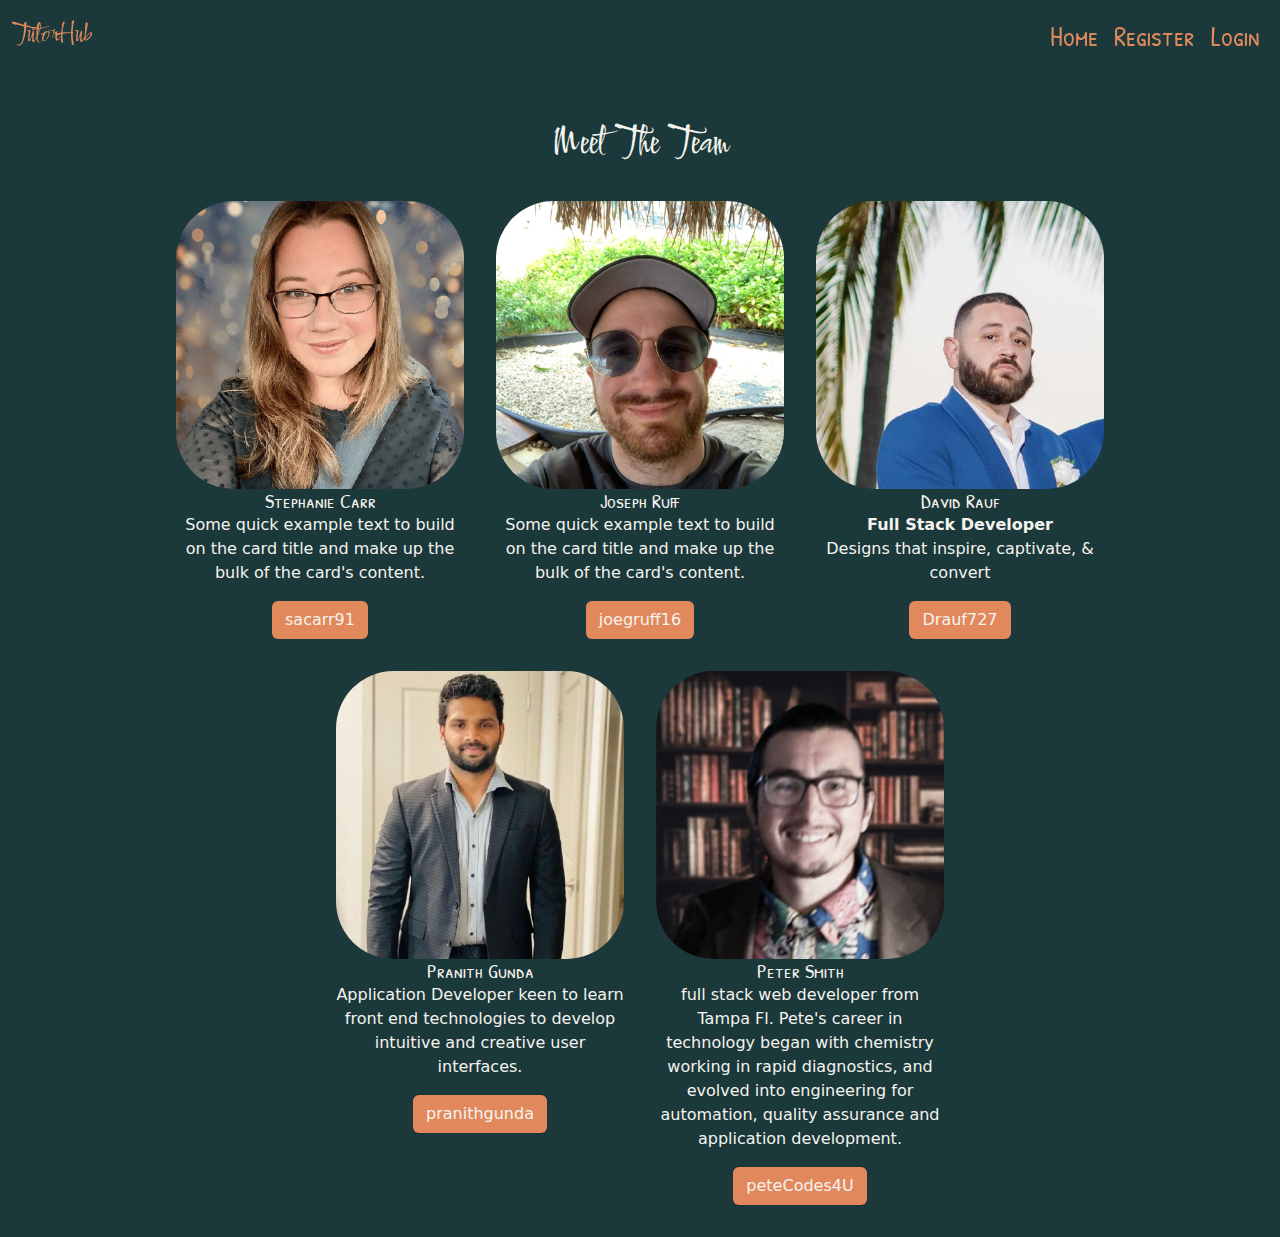
==== public/developers.html @ 18509905 "update nav code on each page" ====
<!DOCTYPE html>
<html lang="en">

<head>
  <meta charset="UTF-8">
  <meta name="viewport" content="width=device-width, initial-scale=1.0">
  <!-- bootstrap -->
  <link href="https://cdn.jsdelivr.net/npm/bootstrap@5.3.3/dist/css/bootstrap.min.css" rel="stylesheet"
    integrity="sha384-QWTKZyjpPEjISv5WaRU9OFeRpok6YctnYmDr5pNlyT2bRjXh0JMhjY6hW+ALEwIH" crossorigin="anonymous" />
  <link rel="stylesheet" href="https://cdn.jsdelivr.net/npm/bootstrap-icons@1.11.3/font/bootstrap-icons.min.css" />
  <!-- Google Fonts -->
  <style>
    @import url('https://fonts.googleapis.com/css2?family=Comforter+Brush&family=Open+Sans:ital,wdth,wght@0,75..100,300..800;1,75..100,300..800&family=Patrick+Hand+SC&display=swap');
  </style>
  <link rel="stylesheet" href="./assets/css/style.css" />
  <title>Meet The Team</title>
</head>

<body>
  <!-- Sticky Header -->
  <header id="header">
    <nav class="navbar navbar-expand-sm sticky-top patrick">
      <div class="container-fluid">
        <a class="navbar-brand brush" href="index.html">TutorHub </a>
        <!-- Login -->
        <ul class="navbar-nav">
          <li class="nav-item">
            <a class="nav-link" href="index.html">Home</a>
          </li>
          <li class="nav-item">
            <a class="nav-link" data-bs-toggle="modal" data-bs-target="#staticBackdrop-register">Register</a>
          </li>
          <li class="nav-item">
            <a class="nav-link" data-bs-toggle="modal" data-bs-target="#staticBackdrop-login">Login</a>
          </li>
        </ul>
      </div>
    </nav>
  </header>
  
  <!-- Developer cards -->
  <h1 class="text-center pt-5">Meet The Team</h1>
  <div class="cards-wrapper">
    <div class="developercard" style="width: 18rem">
      <img src="./assets/images/steph.png" class="card-img-top" alt="..." />
      <div class="card-body">
        <h5 class="card-title">Stephanie Carr</h5>
        <p class="card-text">
          Some quick example text to build on the card title and make up the
          bulk of the card's content.
        </p>
        <a href="https://github.com/sacarr91" class="btn">sacarr91</a>
      </div>
    </div>
    <div class="developercard" style="width: 18rem">
      <img src="./assets/images/joe.png" class="card-img-top" alt="Joseph Ruff" />
      <div class="card-body">
        <h5 class="card-title">Joseph Ruff</h5>
        <p class="card-text">
          Some quick example text to build on the card title and make up the
          bulk of the card's content.
        </p>
        <a href="https://github.com/joegruff16" class="btn">joegruff16</a>
      </div>
    </div>
    <div class="developercard" style="width: 18rem">
      <img src="./assets/images/dave.jpg" class="card-img-top" alt="David Rauf" />
      <div class="card-body">
        <h5 class="card-title">David Rauf</h5>
        <p class="card-text">
          <b>Full Stack Developer</b><br>
          Designs that inspire, captivate, & convert
        </p>
        <a href="https://github.com/drauf727" class="btn">Drauf727</a>
      </div>
    </div>
    <div class="developercard" style="width: 18rem">
      <img src="./assets/images/pranith.jpg" class="card-img-top" alt="Zachary Polof" />
      <div class="card-body">
        <h5 class="card-title">Pranith Gunda</h5>
        <p class="card-text">
          Application Developer keen to learn front end technologies to develop intuitive and creative user interfaces.
        </p>
        <a href="https://github.com/pranithgunda" class="btn">pranithgunda</a>
      </div>
    </div>
    <div class="developercard" style="width: 18rem">
      <img src="./assets/images/peter.png" class="card-img-top" alt="..." />
      <div class="card-body">
        <h5 class="card-title">Peter Smith</h5>
        <p class="card-text">
          full stack web developer from Tampa Fl. Pete's career in technology began with chemistry working in rapid
          diagnostics, and evolved into engineering for automation, quality assurance and application development.
        </p>
        <a href="https://github.com/peteCodes4U" class="btn">peteCodes4U</a>
      </div>
    </div>
  </div>

  <!-- Registration Modal -->
  <div class="modal fade" id="staticBackdrop-register" data-bs-backdrop="static" data-bs-keyboard="false" tabindex="-1"
    aria-labelledby="staticBackdropLabel" aria-hidden="true">
    <div class="modal-dialog">
      <div class="modal-content">
        <div class="modal-header">
          <h1 class="modal-title fs-5" id="staticBackdropLabel">Which account type?</h1>
          <button type="button" class="btn-close" data-bs-dismiss="modal" aria-label="Close"></button>
        </div>
        <div class="modal-body">
          <form>
            <h5>Account Type</h5>
            <div class="form-check normal-text">
              <input class="form-check-input" type="radio" name="flexRadioDefault" id="tutor-radio" value="tutor">
              <label class="form-check-label" for="tutor-radio">Tutor Account</label>
            </div>
            <div class="form-check normal-text">
              <input class="form-check-input" type="radio" name="flexRadioDefault" id="student-radio" value="student">
              <label class="form-check-label" for="student-radio">Student Account</label>
            </div>
          </form>
        </div>
        <div class="modal-footer">
          <button type="button" class="btn btn-secondary" data-bs-dismiss="modal">Close</button>
          <button type="button" class="btn btn-primary" id="next">Next</button>
        </div>
      </div>
    </div>
  </div>

  <!-- Login Modal -->
  <div class="modal fade" id="staticBackdrop-login" data-bs-backdrop="static" data-bs-keyboard="false" tabindex="-1"
    aria-labelledby="staticBackdropLabel" aria-hidden="true">
    <div class="modal-dialog">
      <div class="modal-content">
        <div class="modal-header">
          <h1 class="modal-title fs-5" id="staticBackdropLabel">Log In</h1>
          <button type="button" class="btn-close" data-bs-dismiss="modal" aria-label="Close"></button>
        </div>
        <div class="modal-body">
          <form class="form login-form">
            <div class="form-group">
              <div>
                <label for="email">Email Address</label>
                <input type="email" class="form-control" id="email" placeholder="Enter email">
              </div>
              <div class="form-group">
                <label for="password">Password</label>
                <input type="password" class="form-control" id="password" placeholder="Password">
              </div>
            </div>
          </form>
        </div>
        <div class="modal-footer">
          <button type="button" class="btn btn-secondary" data-bs-dismiss="modal">Close</button>
          <button type="submit" class="btn btn-primary btn-login submit" id="login-btn">Log In</button>
        </div>
      </div>
    </div>
  </div>

  <!-- Including Bootstrap JS -->
  <script src="https://cdn.jsdelivr.net/npm/bootstrap@5.3.3/dist/js/bootstrap.bundle.min.js"
    integrity="sha384-YvpcrYf0tY3lHB60NNkmXc5s9fDVZLESaAA55NDzOxhy9GkcIdslK1eN7N6jIeHz"
    crossorigin="anonymous"></script>
  <script src="./js/login.js"></script>
  <script src="./js/user-type-modal.js"></script>
</body>

</html>
---- public/assets/css/style.css ----
@import 'fonts.css';

:root {
    --clr-dark: #1b383a;
    --clr-light: #f5f3ee;
    --clr-accent1: #e1895d;
    --clr-accent2: #e7cc65;
    --bs-btn-active-border-color: #e1895d;
    --bs-btn-active-bg: #e1895d;
    --bs-btn-active-color: #f5f3ee;
    --bs-body-color:#212529;
}

body {
    background-color: var(--clr-dark);
    color: var(--clr-light);
}

#header img {
    height: 100px;
    width: 100px;
}

/* Joe added this code for cards to keep the cards all the same height */
.card-deck {
    display: flex;
    flex-wrap: wrap;
    align-items: stretch;
}

.card-joe {
    flex: 1 0 auto;
}

#header a {
    color: var(--clr-accent1);
    font-weight: 400;
    font-size: 3vh;
}

.carousel-item img {
    height: 100%;
    object-fit: cover;
}

.hero {
    margin-top: 5vh;
    margin-bottom: 5vh;
    margin-left: 2vh;
    margin-right: 2vh;
}

.hero img {
    border-radius: 2%;
}

#searchArea {
    text-align: center;
}

.btn {
    background-color: var(--clr-accent1);
    color: var(--clr-light);
}

.input-group {
    display: flex;
    justify-content: center;
    align-items: center;
}

.cards-wrapper {
    display: flex;
    flex-direction: row;
    flex-wrap: wrap;
    justify-content: center;
    margin: 1em;
}

.developercard {
    margin: 1em;
    justify-content: center;
    text-align: center;
}

.developercard img {
    border-radius: 20%;
}

.my-btn { 
    background-color: var(--clr-light);
    color: var(--clr-dark);
    border-color: transparent;
}

/* modal related styles */
.modal-header{
    color:var(--clr-accent1);
    background-color: var(--clr-dark);
}

.modal-body{
    color:var(--bs-body-color);
}

.modal-footer{
    color:var(--clr-accent1);
    background-color: var(--clr-dark);
}

/* change mouse cursor to pointer on hover */
.a:hover{
cursor:pointer;
}

#header a:hover{
    cursor:pointer;
}
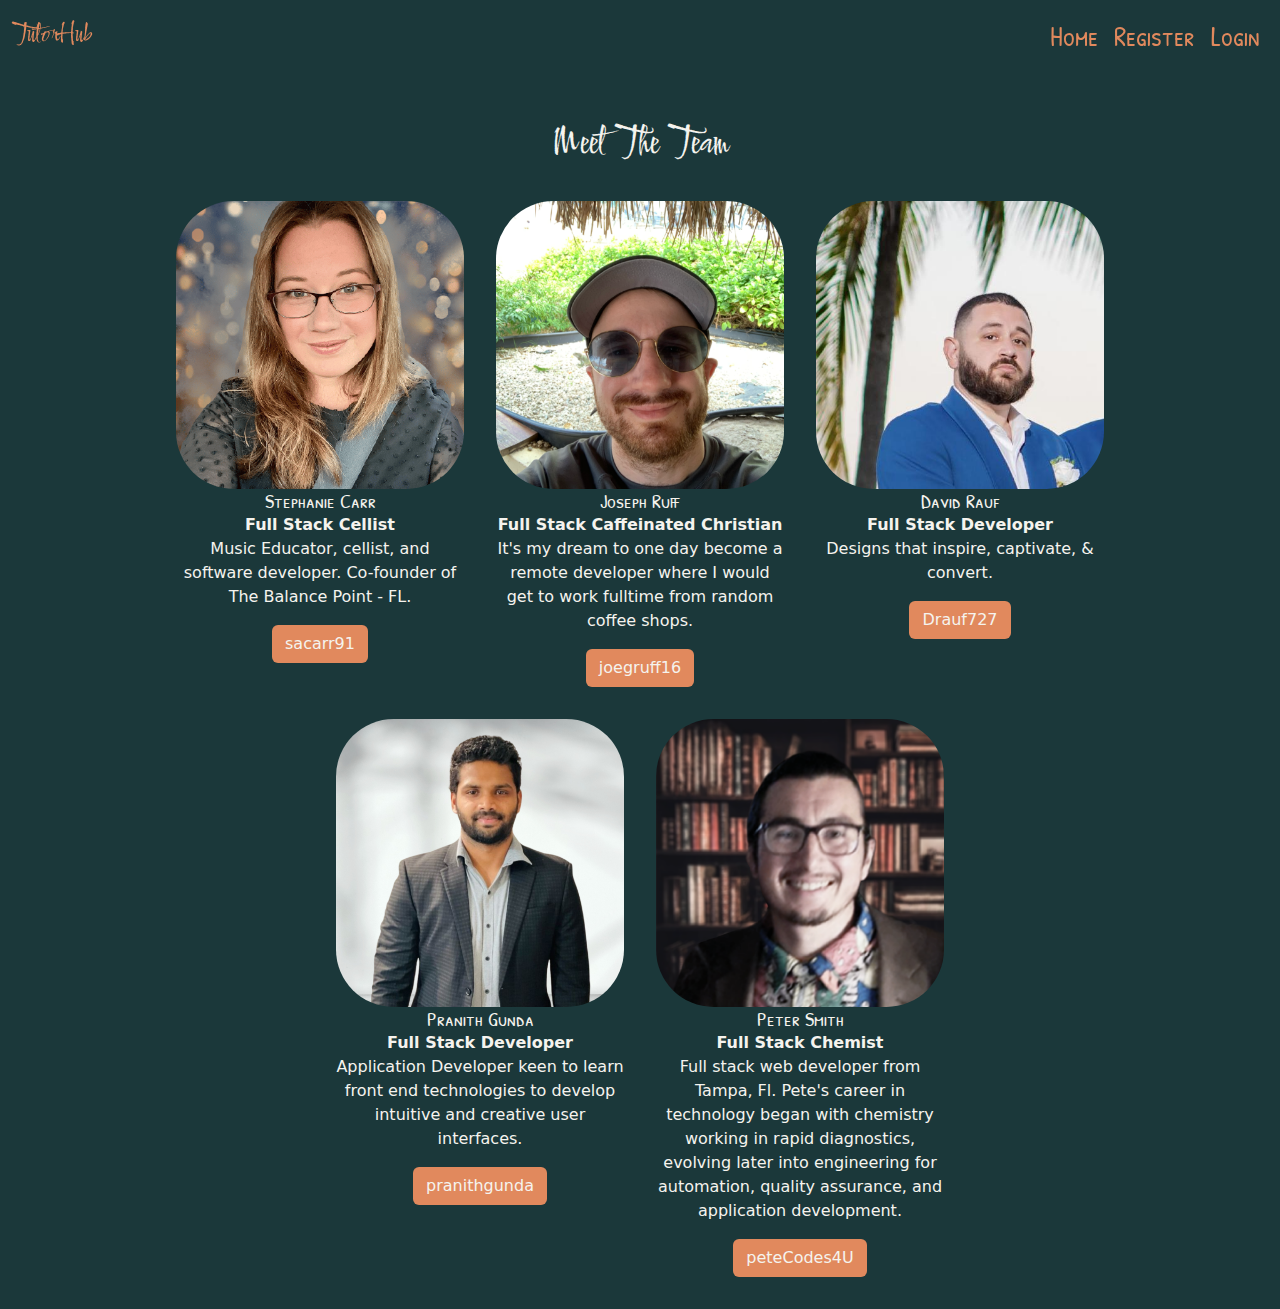
==== commit 4febd48e: "updated descriptions & photos on developers page (not nav-related... oops)" ====
--- a/public/developers.html
+++ b/public/developers.html
@@ -37,17 +37,17 @@
       </div>
     </nav>
   </header>
-  
+
   <!-- Developer cards -->
   <h1 class="text-center pt-5">Meet The Team</h1>
   <div class="cards-wrapper">
     <div class="developercard" style="width: 18rem">
-      <img src="./assets/images/steph.png" class="card-img-top" alt="..." />
+      <img src="./assets/images/steph.png" class="card-img-top" alt="Stephanie Carr" />
       <div class="card-body">
         <h5 class="card-title">Stephanie Carr</h5>
         <p class="card-text">
-          Some quick example text to build on the card title and make up the
-          bulk of the card's content.
+          <b>Full Stack Cellist</b><br>
+          Music Educator, cellist, and software developer. Co-founder of The Balance Point - FL.
         </p>
         <a href="https://github.com/sacarr91" class="btn">sacarr91</a>
       </div>
@@ -57,8 +57,8 @@
       <div class="card-body">
         <h5 class="card-title">Joseph Ruff</h5>
         <p class="card-text">
-          Some quick example text to build on the card title and make up the
-          bulk of the card's content.
+          <b>Full Stack Caffeinated Christian</b><br>
+          It's my dream to one day become a remote developer where I would get to work fulltime from random coffee shops.
         </p>
         <a href="https://github.com/joegruff16" class="btn">joegruff16</a>
       </div>
@@ -69,28 +69,30 @@
         <h5 class="card-title">David Rauf</h5>
         <p class="card-text">
           <b>Full Stack Developer</b><br>
-          Designs that inspire, captivate, & convert
+          Designs that inspire, captivate, & convert.
         </p>
         <a href="https://github.com/drauf727" class="btn">Drauf727</a>
       </div>
     </div>
     <div class="developercard" style="width: 18rem">
-      <img src="./assets/images/pranith.jpg" class="card-img-top" alt="Zachary Polof" />
+      <img src="./assets/images/pranith.png" class="card-img-top" alt="Pranith Gunda" />
       <div class="card-body">
         <h5 class="card-title">Pranith Gunda</h5>
         <p class="card-text">
+          <b>Full Stack Developer</b><br>
           Application Developer keen to learn front end technologies to develop intuitive and creative user interfaces.
         </p>
         <a href="https://github.com/pranithgunda" class="btn">pranithgunda</a>
       </div>
     </div>
     <div class="developercard" style="width: 18rem">
-      <img src="./assets/images/peter.png" class="card-img-top" alt="..." />
+      <img src="./assets/images/peter.png" class="card-img-top" alt="Peter Smith" />
       <div class="card-body">
         <h5 class="card-title">Peter Smith</h5>
         <p class="card-text">
-          full stack web developer from Tampa Fl. Pete's career in technology began with chemistry working in rapid
-          diagnostics, and evolved into engineering for automation, quality assurance and application development.
+          <b>Full Stack Chemist</b><br>
+          Full stack web developer from Tampa, Fl. Pete's career in technology began with chemistry working in rapid
+          diagnostics, evolving later into engineering for automation, quality assurance, and application development.
         </p>
         <a href="https://github.com/peteCodes4U" class="btn">peteCodes4U</a>
       </div>
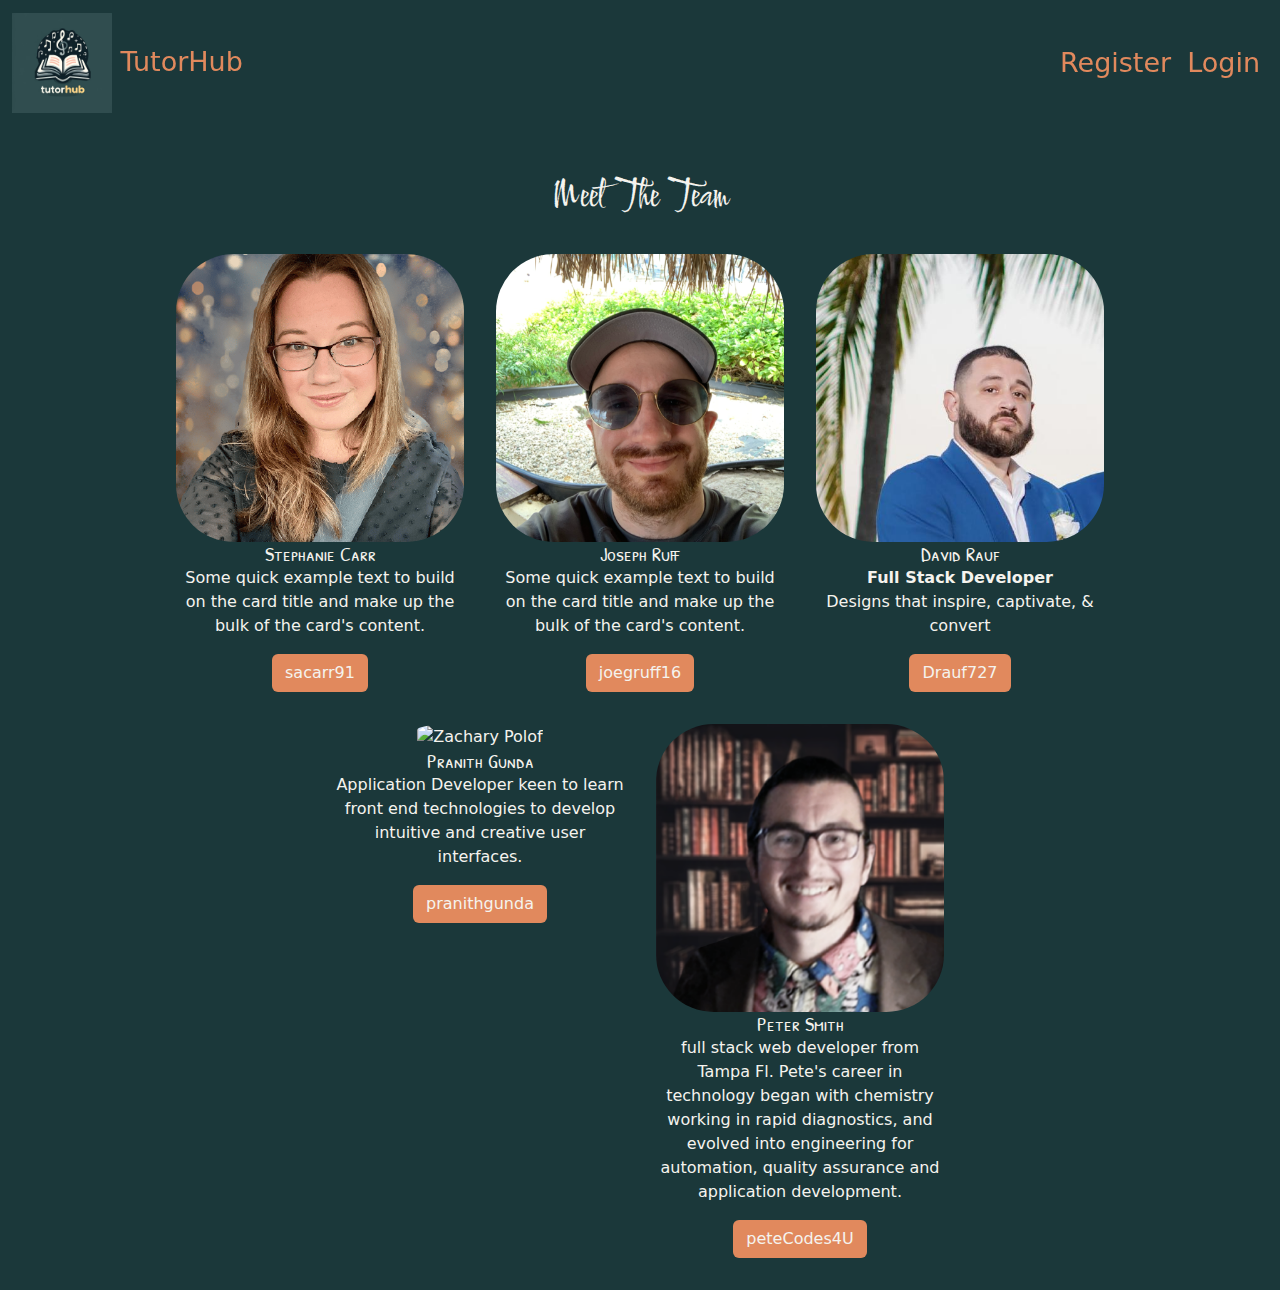
==== commit 8fca4eb2: "Merge branch 'main' of github.com:peteCodes4u/tutorHub into framework/database-structure" ====
--- a/public/developers.html
+++ b/public/developers.html
@@ -1,171 +1,110 @@
 <!DOCTYPE html>
 <html lang="en">
+<head>
+    <meta charset="UTF-8">
+    <meta name="viewport" content="width=device-width, initial-scale=1.0">
+        <!-- bootstrap -->
+        <link href="https://cdn.jsdelivr.net/npm/bootstrap@5.3.3/dist/css/bootstrap.min.css" rel="stylesheet"
+        integrity="sha384-QWTKZyjpPEjISv5WaRU9OFeRpok6YctnYmDr5pNlyT2bRjXh0JMhjY6hW+ALEwIH" crossorigin="anonymous" />
+      <link rel="stylesheet" href="https://cdn.jsdelivr.net/npm/bootstrap-icons@1.11.3/font/bootstrap-icons.min.css" />
+      <!-- Google Fonts -->
+      <style>
+        @import url('https://fonts.googleapis.com/css2?family=Comforter+Brush&family=Open+Sans:ital,wdth,wght@0,75..100,300..800;1,75..100,300..800&family=Patrick+Hand+SC&display=swap');
+        </style>
+      <link rel="stylesheet" href="./assets/css/style.css" />
+    <title>Meet The Team</title>
+</head>
+<body>
 
-<head>
-  <meta charset="UTF-8">
-  <meta name="viewport" content="width=device-width, initial-scale=1.0">
-  <!-- bootstrap -->
-  <link href="https://cdn.jsdelivr.net/npm/bootstrap@5.3.3/dist/css/bootstrap.min.css" rel="stylesheet"
-    integrity="sha384-QWTKZyjpPEjISv5WaRU9OFeRpok6YctnYmDr5pNlyT2bRjXh0JMhjY6hW+ALEwIH" crossorigin="anonymous" />
-  <link rel="stylesheet" href="https://cdn.jsdelivr.net/npm/bootstrap-icons@1.11.3/font/bootstrap-icons.min.css" />
-  <!-- Google Fonts -->
-  <style>
-    @import url('https://fonts.googleapis.com/css2?family=Comforter+Brush&family=Open+Sans:ital,wdth,wght@0,75..100,300..800;1,75..100,300..800&family=Patrick+Hand+SC&display=swap');
-  </style>
-  <link rel="stylesheet" href="./assets/css/style.css" />
-  <title>Meet The Team</title>
-</head>
+        <!-- Sticky Header -->
+        <header id="header">
+            <nav class="navbar navbar-expand-sm sticky-top">
+              <div class="container-fluid">
+                <a class="navbar-brand" href="index.html"><img src="./assets/images/logo.png"> TutorHub </a>
+                <!-- Login -->
+                <ul class="navbar-nav">
+                  <li class="nav-item">
+                    <a class="nav-link" href="user-registration+.html">Register</a>
+                  </li>
+                  <li class="nav-item">
+                    <a class="nav-link" href="login.html">Login</a>
+                  </li>
+                </ul>
+              </div>
+            </nav>
+          </header>
 
-<body>
-  <!-- Sticky Header -->
-  <header id="header">
-    <nav class="navbar navbar-expand-sm sticky-top patrick">
-      <div class="container-fluid">
-        <a class="navbar-brand brush" href="index.html">TutorHub </a>
-        <!-- Login -->
-        <ul class="navbar-nav">
-          <li class="nav-item">
-            <a class="nav-link" href="index.html">Home</a>
-          </li>
-          <li class="nav-item">
-            <a class="nav-link" data-bs-toggle="modal" data-bs-target="#staticBackdrop-register">Register</a>
-          </li>
-          <li class="nav-item">
-            <a class="nav-link" data-bs-toggle="modal" data-bs-target="#staticBackdrop-login">Login</a>
-          </li>
-        </ul>
+          <!-- Developer cards -->
+    <h1 class="text-center pt-5">Meet The Team</h1>
+    <div class="cards-wrapper">
+      <div class="developercard" style="width: 18rem">
+        <img
+          src="./assets/images/steph.png"
+          class="card-img-top"
+          alt="..."/>
+        <div class="card-body">
+          <h5 class="card-title">Stephanie Carr</h5>
+          <p class="card-text">
+            Some quick example text to build on the card title and make up the
+            bulk of the card's content.
+          </p>
+          <a href="https://github.com/sacarr91" class="btn">sacarr91</a>
+        </div>
       </div>
-    </nav>
-  </header>
-
-  <!-- Developer cards -->
-  <h1 class="text-center pt-5">Meet The Team</h1>
-  <div class="cards-wrapper">
-    <div class="developercard" style="width: 18rem">
-      <img src="./assets/images/steph.png" class="card-img-top" alt="Stephanie Carr" />
-      <div class="card-body">
-        <h5 class="card-title">Stephanie Carr</h5>
-        <p class="card-text">
-          <b>Full Stack Cellist</b><br>
-          Music Educator, cellist, and software developer. Co-founder of The Balance Point - FL.
-        </p>
-        <a href="https://github.com/sacarr91" class="btn">sacarr91</a>
+      <div class="developercard" style="width: 18rem">
+        <img
+          src="./assets/images/joe.png"
+          class="card-img-top"
+          alt="Joseph Ruff"
+        />
+        <div class="card-body">
+          <h5 class="card-title">Joseph Ruff</h5>
+          <p class="card-text">
+            Some quick example text to build on the card title and make up the
+            bulk of the card's content.
+          </p>
+          <a href="https://github.com/joegruff16" class="btn">joegruff16</a>
+        </div>
       </div>
-    </div>
-    <div class="developercard" style="width: 18rem">
-      <img src="./assets/images/joe.png" class="card-img-top" alt="Joseph Ruff" />
-      <div class="card-body">
-        <h5 class="card-title">Joseph Ruff</h5>
-        <p class="card-text">
-          <b>Full Stack Caffeinated Christian</b><br>
-          It's my dream to one day become a remote developer where I would get to work fulltime from random coffee shops.
-        </p>
-        <a href="https://github.com/joegruff16" class="btn">joegruff16</a>
+      <div class="developercard" style="width: 18rem">
+        <img
+          src="./assets/images/dave.jpg"
+          class="card-img-top"
+          alt="David Rauf"
+        />
+        <div class="card-body">
+          <h5 class="card-title">David Rauf</h5>
+          <p class="card-text">
+            <b>Full Stack Developer</b><br>
+            Designs that inspire, captivate, & convert
+          </p>
+          <a href="https://github.com/drauf727" class="btn">Drauf727</a>
+        </div>
       </div>
-    </div>
-    <div class="developercard" style="width: 18rem">
-      <img src="./assets/images/dave.jpg" class="card-img-top" alt="David Rauf" />
-      <div class="card-body">
-        <h5 class="card-title">David Rauf</h5>
-        <p class="card-text">
-          <b>Full Stack Developer</b><br>
-          Designs that inspire, captivate, & convert.
-        </p>
-        <a href="https://github.com/drauf727" class="btn">Drauf727</a>
+      <div class="developercard" style="width: 18rem">
+        <img
+          src="./assets/images/pranith.jpg"
+          class="card-img-top"
+          alt="Zachary Polof"
+        />
+        <div class="card-body">
+          <h5 class="card-title">Pranith Gunda</h5>
+          <p class="card-text">
+Application Developer keen to learn front end technologies to develop intuitive and creative user interfaces.
+          </p>
+          <a href="https://github.com/pranithgunda" class="btn">pranithgunda</a>
+        </div>
       </div>
-    </div>
-    <div class="developercard" style="width: 18rem">
-      <img src="./assets/images/pranith.png" class="card-img-top" alt="Pranith Gunda" />
-      <div class="card-body">
-        <h5 class="card-title">Pranith Gunda</h5>
-        <p class="card-text">
-          <b>Full Stack Developer</b><br>
-          Application Developer keen to learn front end technologies to develop intuitive and creative user interfaces.
-        </p>
-        <a href="https://github.com/pranithgunda" class="btn">pranithgunda</a>
-      </div>
-    </div>
-    <div class="developercard" style="width: 18rem">
-      <img src="./assets/images/peter.png" class="card-img-top" alt="Peter Smith" />
-      <div class="card-body">
-        <h5 class="card-title">Peter Smith</h5>
-        <p class="card-text">
-          <b>Full Stack Chemist</b><br>
-          Full stack web developer from Tampa, Fl. Pete's career in technology began with chemistry working in rapid
-          diagnostics, evolving later into engineering for automation, quality assurance, and application development.
-        </p>
-        <a href="https://github.com/peteCodes4U" class="btn">peteCodes4U</a>
-      </div>
-    </div>
-  </div>
-
-  <!-- Registration Modal -->
-  <div class="modal fade" id="staticBackdrop-register" data-bs-backdrop="static" data-bs-keyboard="false" tabindex="-1"
-    aria-labelledby="staticBackdropLabel" aria-hidden="true">
-    <div class="modal-dialog">
-      <div class="modal-content">
-        <div class="modal-header">
-          <h1 class="modal-title fs-5" id="staticBackdropLabel">Which account type?</h1>
-          <button type="button" class="btn-close" data-bs-dismiss="modal" aria-label="Close"></button>
-        </div>
-        <div class="modal-body">
-          <form>
-            <h5>Account Type</h5>
-            <div class="form-check normal-text">
-              <input class="form-check-input" type="radio" name="flexRadioDefault" id="tutor-radio" value="tutor">
-              <label class="form-check-label" for="tutor-radio">Tutor Account</label>
-            </div>
-            <div class="form-check normal-text">
-              <input class="form-check-input" type="radio" name="flexRadioDefault" id="student-radio" value="student">
-              <label class="form-check-label" for="student-radio">Student Account</label>
-            </div>
-          </form>
-        </div>
-        <div class="modal-footer">
-          <button type="button" class="btn btn-secondary" data-bs-dismiss="modal">Close</button>
-          <button type="button" class="btn btn-primary" id="next">Next</button>
+      <div class="developercard" style="width: 18rem">
+        <img src="./assets/images/peter.png" class="card-img-top" alt="..." />
+        <div class="card-body">
+          <h5 class="card-title">Peter Smith</h5>
+          <p class="card-text">
+            full stack web developer from Tampa Fl. Pete's career in technology began with chemistry working in rapid diagnostics, and evolved into engineering for automation, quality assurance and application development.
+          </p>
+          <a href="https://github.com/peteCodes4U" class="btn">peteCodes4U</a>
         </div>
       </div>
     </div>
-  </div>
-
-  <!-- Login Modal -->
-  <div class="modal fade" id="staticBackdrop-login" data-bs-backdrop="static" data-bs-keyboard="false" tabindex="-1"
-    aria-labelledby="staticBackdropLabel" aria-hidden="true">
-    <div class="modal-dialog">
-      <div class="modal-content">
-        <div class="modal-header">
-          <h1 class="modal-title fs-5" id="staticBackdropLabel">Log In</h1>
-          <button type="button" class="btn-close" data-bs-dismiss="modal" aria-label="Close"></button>
-        </div>
-        <div class="modal-body">
-          <form class="form login-form">
-            <div class="form-group">
-              <div>
-                <label for="email">Email Address</label>
-                <input type="email" class="form-control" id="email" placeholder="Enter email">
-              </div>
-              <div class="form-group">
-                <label for="password">Password</label>
-                <input type="password" class="form-control" id="password" placeholder="Password">
-              </div>
-            </div>
-          </form>
-        </div>
-        <div class="modal-footer">
-          <button type="button" class="btn btn-secondary" data-bs-dismiss="modal">Close</button>
-          <button type="submit" class="btn btn-primary btn-login submit" id="login-btn">Log In</button>
-        </div>
-      </div>
-    </div>
-  </div>
-
-  <!-- Including Bootstrap JS -->
-  <script src="https://cdn.jsdelivr.net/npm/bootstrap@5.3.3/dist/js/bootstrap.bundle.min.js"
-    integrity="sha384-YvpcrYf0tY3lHB60NNkmXc5s9fDVZLESaAA55NDzOxhy9GkcIdslK1eN7N6jIeHz"
-    crossorigin="anonymous"></script>
-  <script src="./js/login.js"></script>
-  <script src="./js/user-type-modal.js"></script>
 </body>
-
 </html>--- a/public/assets/css/style.css
+++ b/public/assets/css/style.css
@@ -20,7 +20,6 @@
     height: 100px;
     width: 100px;
 }
-
 /* Joe added this code for cards to keep the cards all the same height */
 .card-deck {
     display: flex;
@@ -39,15 +38,13 @@
 }
 
 .carousel-item img {
-    height: 100%;
-    object-fit: cover;
+    width: 100%
 }
 
 .hero {
     margin-top: 5vh;
     margin-bottom: 5vh;
     margin-left: 2vh;
-    margin-right: 2vh;
 }
 
 .hero img {
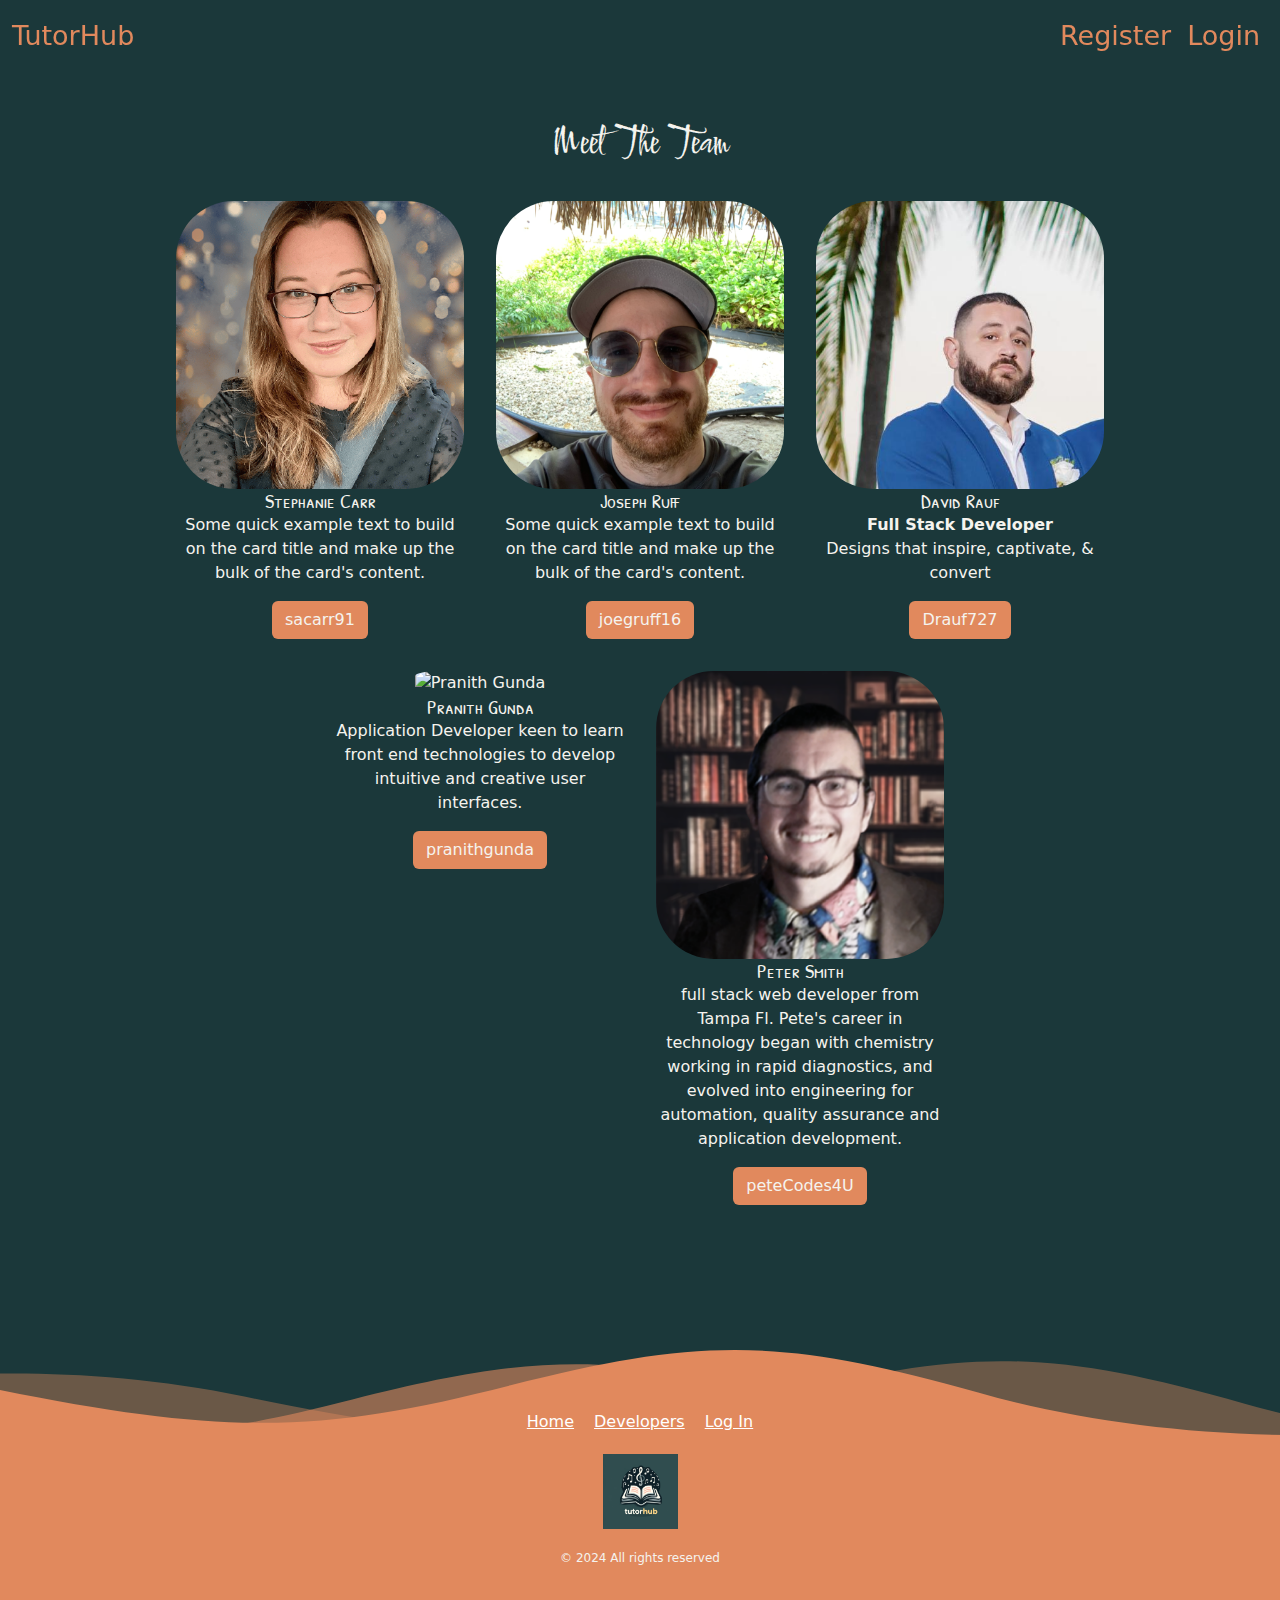
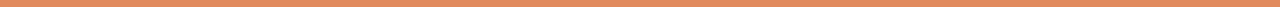
==== commit fe7dfc35: "Merge branch 'main' of github.com:peteCodes4u/tutorHub" ====
--- a/public/developers.html
+++ b/public/developers.html
@@ -12,15 +12,17 @@
         @import url('https://fonts.googleapis.com/css2?family=Comforter+Brush&family=Open+Sans:ital,wdth,wght@0,75..100,300..800;1,75..100,300..800&family=Patrick+Hand+SC&display=swap');
         </style>
       <link rel="stylesheet" href="./assets/css/style.css" />
+      <link rel="stylesheet" href="./assets/css/footer.css">
     <title>Meet The Team</title>
 </head>
 <body>
-
+  <div id="page-container">
+    <div id="content-wrap">
         <!-- Sticky Header -->
         <header id="header">
             <nav class="navbar navbar-expand-sm sticky-top">
               <div class="container-fluid">
-                <a class="navbar-brand" href="index.html"><img src="./assets/images/logo.png"> TutorHub </a>
+                <a class="navbar-brand" href="index.html">TutorHub </a>
                 <!-- Login -->
                 <ul class="navbar-nav">
                   <li class="nav-item">
@@ -85,7 +87,7 @@
         <img
           src="./assets/images/pranith.jpg"
           class="card-img-top"
-          alt="Zachary Polof"
+          alt="Pranith Gunda"
         />
         <div class="card-body">
           <h5 class="card-title">Pranith Gunda</h5>
@@ -107,4 +109,83 @@
       </div>
     </div>
 </body>
+</div>
+<!-- Wave Footer w/ CSS -->
+<footer id="footer">
+  <div class="background">
+      <svg
+        version="1.1"
+        xmlns="http://www.w3.org/2000/svg"
+        xmlns:xlink="http://www.w3.org/1999/xlink"
+        x="0px"
+        y="0px"
+        width="100%"
+        height="100%"
+        viewBox="0 0 1600 900"
+      >
+        <defs>
+          <path
+            id="wave"
+            fill="#e1895d"
+            d="M-363.852,502.589c0,0,236.988-41.997,505.475,0
+    s371.981,38.998,575.971,0s293.985-39.278,505.474,5.859s493.475,48.368,716.963-4.995v560.106H-363.852V502.589z"
+          />
+        </defs>
+        <g>
+          <use xlink:href="#wave" opacity=".4">
+            <animateTransform
+              attributeName="transform"
+              attributeType="XML"
+              type="translate"
+              dur="8s"
+              calcMode="spline"
+              values="270 230; -334 180; 270 230"
+              keyTimes="0; .5; 1"
+              keySplines="0.42, 0, 0.58, 1.0;0.42, 0, 0.58, 1.0"
+              repeatCount="indefinite"
+            />
+          </use>
+          <use xlink:href="#wave" opacity=".6">
+            <animateTransform
+              attributeName="transform"
+              attributeType="XML"
+              type="translate"
+              dur="6s"
+              calcMode="spline"
+              values="-270 230;243 220;-270 230"
+              keyTimes="0; .6; 1"
+              keySplines="0.42, 0, 0.58, 1.0;0.42, 0, 0.58, 1.0"
+              repeatCount="indefinite"
+            />
+          </use>
+          <use xlink:href="#wave" opacty=".9">
+            <animateTransform
+              attributeName="transform"
+              attributeType="XML"
+              type="translate"
+              dur="4s"
+              calcMode="spline"
+              values="0 230;-140 200;0 230"
+              keyTimes="0; .4; 1"
+              keySplines="0.42, 0, 0.58, 1.0;0.42, 0, 0.58, 1.0"
+              repeatCount="indefinite"
+            />
+          </use>
+        </g>
+      </svg>
+    </div>
+    <section>
+
+      <ul class="links">
+        <li><a href="./index.html">Home</a></li>
+        <li><a href="developers.html">Developers</a></li>
+        <li><a href="login.html">Log In</a></li>
+      </ul>
+      <div class="logo">
+          <img src="./assets/images/logo.png">
+      </div>
+      <p class="legal">© 2024 All rights reserved</p>
+    </section>
+</footer>
+</div>
 </html>--- a/public/assets/css/style.css
+++ b/public/assets/css/style.css
@@ -16,15 +16,17 @@
     color: var(--clr-light);
 }
 
-#header img {
-    height: 100px;
-    width: 100px;
+.logo img {
+    height: 75px;
+    width: 75px;
 }
 /* Joe added this code for cards to keep the cards all the same height */
 .card-deck {
+    margin: 2em;
     display: flex;
     flex-wrap: wrap;
     align-items: stretch;
+    justify-content: center;
 }
 
 .card-joe {
@@ -112,4 +114,9 @@
 
 #header a:hover{
     cursor:pointer;
+}
+
+.searchBar {
+    display: flex;
+
 }--- a/public/assets/css/footer.css
+++ b/public/assets/css/footer.css
@@ -0,0 +1,97 @@
+
+  
+  html,
+  body {
+    height: 100%;
+  }
+  
+
+  .background {
+    position: absolute;
+    z-index: -1;
+    top: 0;
+    left: 0;
+    right: 0;
+    bottom: 0;
+  }
+  
+  ul {
+    display: flex;
+    list-style: none;
+    padding: 0;
+    margin: 0;
+  }
+  
+  .socials {
+    gap: 20px;
+  }
+  
+  .socials a {
+    font-size: 24px;
+  }
+  
+  .links {
+    gap: 10px;
+  }
+
+  .links a {
+    color: white;
+  }
+  
+  .legal {
+    font-size: 12px;
+    margin: 0;
+  }
+  
+  svg {
+    position: absolute;
+    top: 0;
+    left: 0;
+    width: 100%;
+    height: 100%;
+    transform: scaleY(3) scaleX(2.25);
+    transform-origin: bottom;
+    box-sizing: border-box;
+    display: block;
+    pointer-events: none;
+  }
+  
+  footer {
+    position: absolute;
+    left: 0;
+    bottom: 0;
+    display: flex;
+    width: 100%;
+    height: 370px;
+  }
+  
+  section {
+    display: flex;
+    flex-direction: column;
+    justify-content: flex-end;
+    gap: 30px;
+    padding-bottom: 40px;
+    padding-left: 60px;
+    width: 100%;
+  }
+  
+  @media (width > 420px) {
+    section {
+      align-items: center;
+      padding-left: 0;
+      gap: 20px;
+    }
+  
+    .links {
+      gap: 20px;
+    }
+  }
+
+  #page-container {
+    position: relative;
+    min-height: 100vh;
+  }
+  
+  #content-wrap {
+    padding-bottom: 370px;    /* Footer height */
+  }
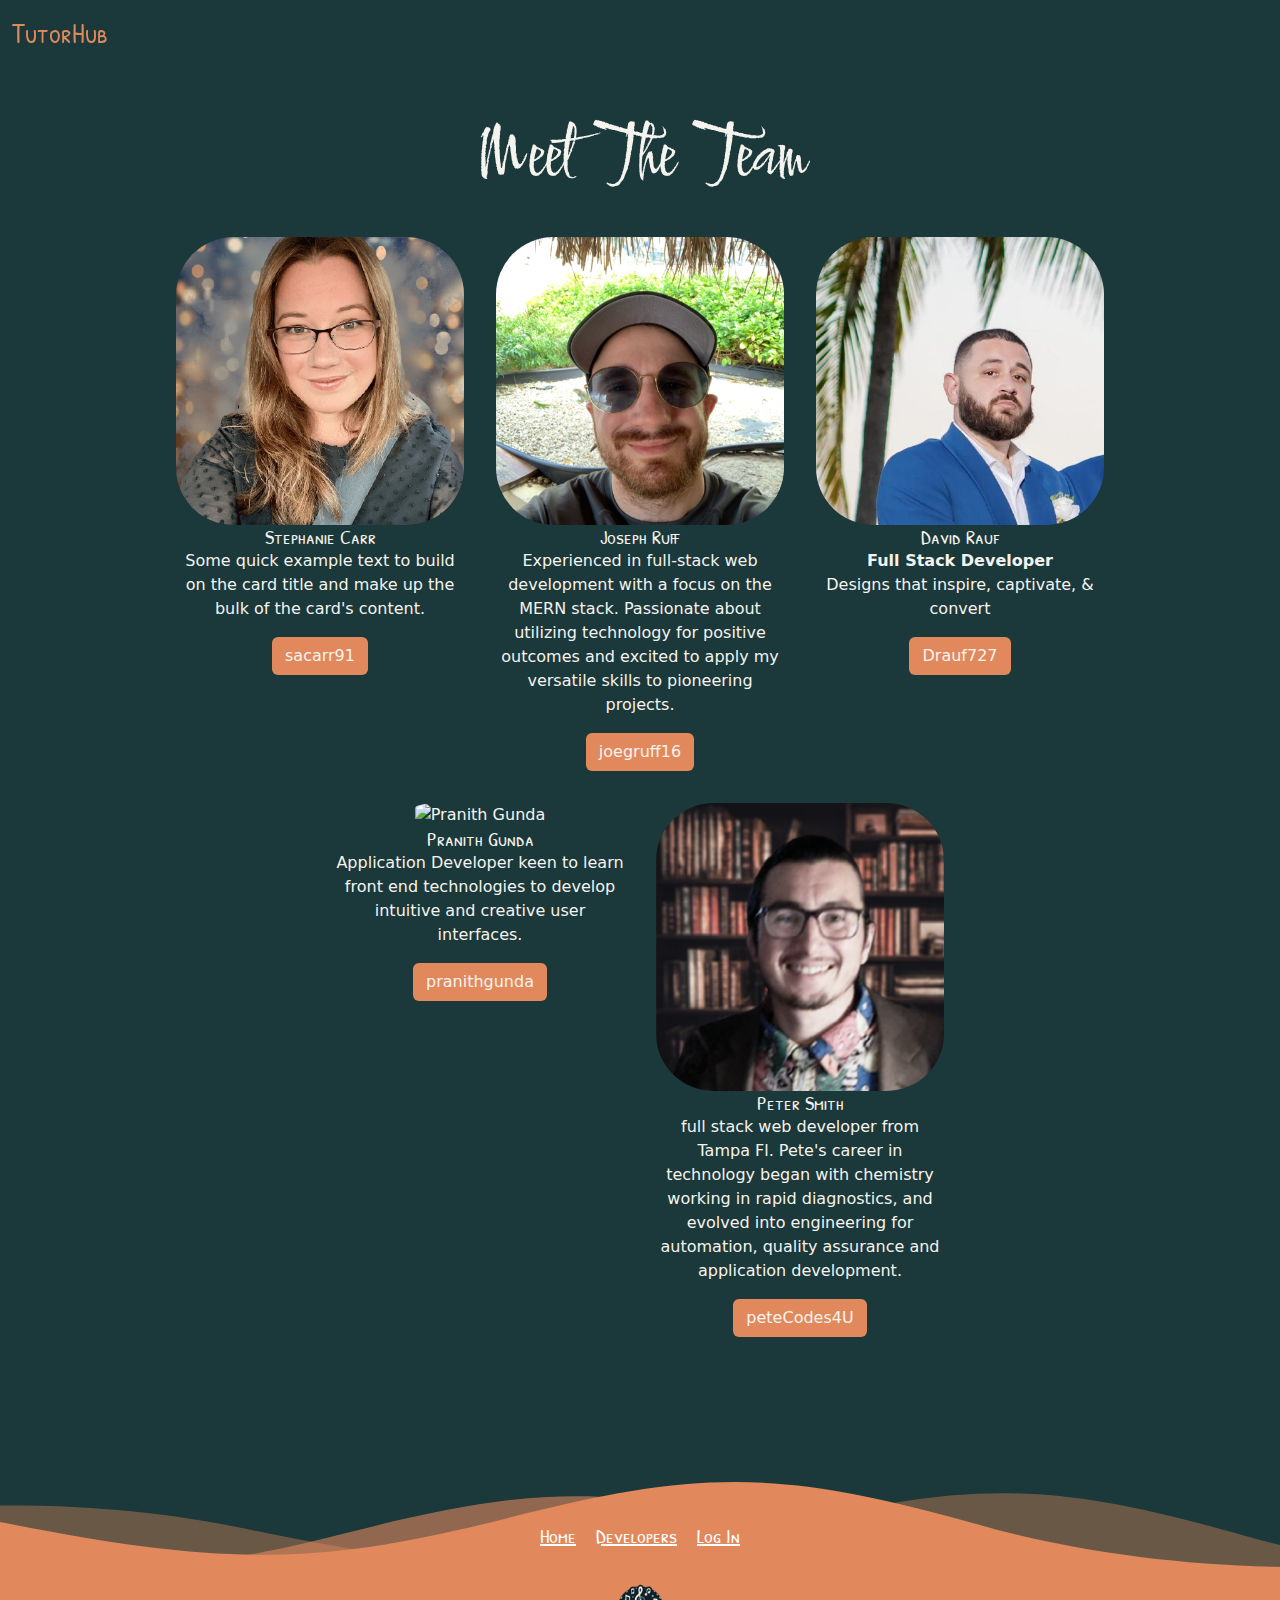
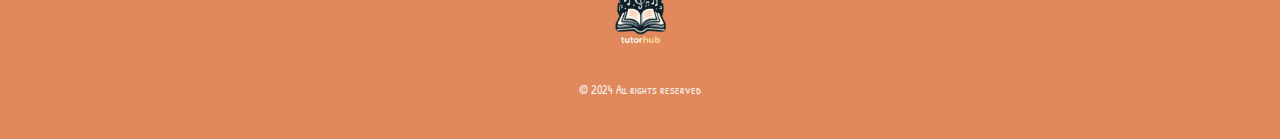
==== commit e1cbce30: "Merge branch 'main' of github.com:peteCodes4u/tutorHub" ====
--- a/public/developers.html
+++ b/public/developers.html
@@ -1,191 +1,181 @@
 <!DOCTYPE html>
 <html lang="en">
-<head>
-    <meta charset="UTF-8">
-    <meta name="viewport" content="width=device-width, initial-scale=1.0">
+    <head>
+        <meta charset="UTF-8">
+        <meta name="viewport" content="width=device-width, initial-scale=1.0">
         <!-- bootstrap -->
-        <link href="https://cdn.jsdelivr.net/npm/bootstrap@5.3.3/dist/css/bootstrap.min.css" rel="stylesheet"
-        integrity="sha384-QWTKZyjpPEjISv5WaRU9OFeRpok6YctnYmDr5pNlyT2bRjXh0JMhjY6hW+ALEwIH" crossorigin="anonymous" />
-      <link rel="stylesheet" href="https://cdn.jsdelivr.net/npm/bootstrap-icons@1.11.3/font/bootstrap-icons.min.css" />
-      <!-- Google Fonts -->
-      <style>
+        <link
+            href="https://cdn.jsdelivr.net/npm/bootstrap@5.3.3/dist/css/bootstrap.min.css"
+            rel="stylesheet"
+            integrity="sha384-QWTKZyjpPEjISv5WaRU9OFeRpok6YctnYmDr5pNlyT2bRjXh0JMhjY6hW+ALEwIH"
+            crossorigin="anonymous"
+        >
+        <link rel="stylesheet" href="https://cdn.jsdelivr.net/npm/bootstrap-icons@1.11.3/font/bootstrap-icons.min.css">
+        <!-- Google Fonts -->
+        <style>
         @import url('https://fonts.googleapis.com/css2?family=Comforter+Brush&family=Open+Sans:ital,wdth,wght@0,75..100,300..800;1,75..100,300..800&family=Patrick+Hand+SC&display=swap');
         </style>
-      <link rel="stylesheet" href="./assets/css/style.css" />
-      <link rel="stylesheet" href="./assets/css/footer.css">
-    <title>Meet The Team</title>
-</head>
-<body>
-  <div id="page-container">
-    <div id="content-wrap">
-        <!-- Sticky Header -->
-        <header id="header">
-            <nav class="navbar navbar-expand-sm sticky-top">
-              <div class="container-fluid">
-                <a class="navbar-brand" href="index.html">TutorHub </a>
-                <!-- Login -->
-                <ul class="navbar-nav">
-                  <li class="nav-item">
-                    <a class="nav-link" href="user-registration+.html">Register</a>
-                  </li>
-                  <li class="nav-item">
-                    <a class="nav-link" href="login.html">Login</a>
-                  </li>
+        <link rel="stylesheet" href="./assets/css/style.css">
+        <link rel="stylesheet" href="./assets/css/footer.css">
+        <title>Meet The Team</title>
+    </head>
+    <body>
+        <div id="page-container">
+            <div id="content-wrap">
+                <!-- Sticky Header -->
+                <header id="header">
+                    <nav class="navbar navbar-expand-sm sticky-top patrick">
+                        <div class="container-fluid">
+                            <a class="navbar-brand logo" href="index.html">TutorHub</a>
+                            <!-- Login -->
+                            <ul class="navbar-nav" id="loginarea">
+                                <!-- <li class="nav-item">
+                                            <a class="nav-link" data-bs-toggle="modal" data-bs-target="#staticBackdrop-register">Register</a>
+                                        </li>
+                                        <li class="nav-item">
+                                            <a class="nav-link" data-bs-toggle="modal" data-bs-target="#staticBackdrop-login">Login</a>
+                                        </li> --></ul>
+                        </div>
+                    </nav>
+                </header>
+                <!-- Developer cards -->
+                <h1 class="text-center pt-5">Meet The Team</h1>
+                <div class="cards-wrapper">
+                    <div class="developercard" style="width: 18rem">
+                        <img src="./assets/images/steph.png" class="card-img-top" alt="...">
+                        <div class="card-body">
+                            <h5 class="card-title">Stephanie Carr</h5>
+                            <p class="card-text">
+                                Some quick example text to build on the card title and make up the
+            bulk of the card's content.
+                            </p>
+                            <a href="https://github.com/sacarr91" class="btn">sacarr91</a>
+                        </div>
+                    </div>
+                    <div class="developercard" style="width: 18rem">
+                        <img src="./assets/images/joe.png" class="card-img-top" alt="Joseph Ruff">
+                        <div class="card-body">
+                            <h5 class="card-title">Joseph Ruff</h5>
+                            <p class="card-text">
+                                Experienced in full-stack web development with a focus on the MERN stack. Passionate about utilizing technology for positive outcomes and excited to apply my versatile skills to pioneering projects.
+                            </p>
+                            <a href="https://github.com/joegruff16" class="btn">joegruff16</a>
+                        </div>
+                    </div>
+                    <div class="developercard" style="width: 18rem">
+                        <img src="./assets/images/dave.jpg" class="card-img-top" alt="David Rauf">
+                        <div class="card-body">
+                            <h5 class="card-title">David Rauf</h5>
+                            <p class="card-text">
+                                <b>Full Stack Developer</b>
+                                <br>
+                                Designs that inspire, captivate, & convert
+                            </p>
+                            <a href="https://github.com/drauf727" class="btn">Drauf727</a>
+                        </div>
+                    </div>
+                    <div class="developercard" style="width: 18rem">
+                        <img src="./assets/images/pranith.jpg" class="card-img-top" alt="Pranith Gunda">
+                        <div class="card-body">
+                            <h5 class="card-title">Pranith Gunda</h5>
+                            <p class="card-text">
+                                Application Developer keen to learn front end technologies to develop intuitive and creative user interfaces.
+                            </p>
+                            <a href="https://github.com/pranithgunda" class="btn">pranithgunda</a>
+                        </div>
+                    </div>
+                    <div class="developercard" style="width: 18rem">
+                        <img src="./assets/images/peter.png" class="card-img-top" alt="...">
+                        <div class="card-body">
+                            <h5 class="card-title">Peter Smith</h5>
+                            <p class="card-text">
+                                full stack web developer from Tampa Fl. Pete's career in technology began with chemistry working in rapid diagnostics, and evolved into engineering for automation, quality assurance and application development.
+                            </p>
+                            <a href="https://github.com/peteCodes4U" class="btn">peteCodes4U</a>
+                        </div>
+                    </div>
+                </div>
+            </body>
+        </div>
+        <!-- Wave Footer w/ CSS -->
+        <footer id="footer">
+            <div class="background">
+                <svg
+                    version="1.1"
+                    xmlns="http://www.w3.org/2000/svg"
+                    xmlns:xlink="http://www.w3.org/1999/xlink"
+                    x="0px"
+                    y="0px"
+                    width="100%"
+                    height="100%"
+                    viewBox="0 0 1600 900"
+                >
+                    <defs>
+                        <path id="wave" fill="#e1895d" d="M-363.852,502.589c0,0,236.988-41.997,505.475,0
+    s371.981,38.998,575.971,0s293.985-39.278,505.474,5.859s493.475,48.368,716.963-4.995v560.106H-363.852V502.589z"/>
+                    </defs>
+                    <g>
+                        <use xlink:href="#wave" opacity=".4">
+                            <animateTransform
+                                attributeName="transform"
+                                attributeType="XML"
+                                type="translate"
+                                dur="8s"
+                                calcMode="spline"
+                                values="270 230; -334 180; 270 230"
+                                keyTimes="0; .5; 1"
+                                keySplines="0.42, 0, 0.58, 1.0;0.42, 0, 0.58, 1.0"
+                                repeatCount="indefinite"
+                            />
+                        </use>
+                        <use xlink:href="#wave" opacity=".6">
+                            <animateTransform
+                                attributeName="transform"
+                                attributeType="XML"
+                                type="translate"
+                                dur="6s"
+                                calcMode="spline"
+                                values="-270 230;243 220;-270 230"
+                                keyTimes="0; .6; 1"
+                                keySplines="0.42, 0, 0.58, 1.0;0.42, 0, 0.58, 1.0"
+                                repeatCount="indefinite"
+                            />
+                        </use>
+                        <use xlink:href="#wave" opacty=".9">
+                            <animateTransform
+                                attributeName="transform"
+                                attributeType="XML"
+                                type="translate"
+                                dur="4s"
+                                calcMode="spline"
+                                values="0 230;-140 200;0 230"
+                                keyTimes="0; .4; 1"
+                                keySplines="0.42, 0, 0.58, 1.0;0.42, 0, 0.58, 1.0"
+                                repeatCount="indefinite"
+                            />
+                        </use>
+                    </g>
+                </svg>
+            </div>
+            <section>
+                <ul class="links">
+                    <li>
+                        <a href="./index.html">Home</a>
+                    </li>
+                    <li>
+                        <a href="developers.html">Developers</a>
+                    </li>
+                    <li>
+                        <a href="login.html">Log In</a>
+                    </li>
                 </ul>
-              </div>
-            </nav>
-          </header>
-
-          <!-- Developer cards -->
-    <h1 class="text-center pt-5">Meet The Team</h1>
-    <div class="cards-wrapper">
-      <div class="developercard" style="width: 18rem">
-        <img
-          src="./assets/images/steph.png"
-          class="card-img-top"
-          alt="..."/>
-        <div class="card-body">
-          <h5 class="card-title">Stephanie Carr</h5>
-          <p class="card-text">
-            Some quick example text to build on the card title and make up the
-            bulk of the card's content.
-          </p>
-          <a href="https://github.com/sacarr91" class="btn">sacarr91</a>
-        </div>
-      </div>
-      <div class="developercard" style="width: 18rem">
-        <img
-          src="./assets/images/joe.png"
-          class="card-img-top"
-          alt="Joseph Ruff"
-        />
-        <div class="card-body">
-          <h5 class="card-title">Joseph Ruff</h5>
-          <p class="card-text">
-            Some quick example text to build on the card title and make up the
-            bulk of the card's content.
-          </p>
-          <a href="https://github.com/joegruff16" class="btn">joegruff16</a>
-        </div>
-      </div>
-      <div class="developercard" style="width: 18rem">
-        <img
-          src="./assets/images/dave.jpg"
-          class="card-img-top"
-          alt="David Rauf"
-        />
-        <div class="card-body">
-          <h5 class="card-title">David Rauf</h5>
-          <p class="card-text">
-            <b>Full Stack Developer</b><br>
-            Designs that inspire, captivate, & convert
-          </p>
-          <a href="https://github.com/drauf727" class="btn">Drauf727</a>
-        </div>
-      </div>
-      <div class="developercard" style="width: 18rem">
-        <img
-          src="./assets/images/pranith.jpg"
-          class="card-img-top"
-          alt="Pranith Gunda"
-        />
-        <div class="card-body">
-          <h5 class="card-title">Pranith Gunda</h5>
-          <p class="card-text">
-Application Developer keen to learn front end technologies to develop intuitive and creative user interfaces.
-          </p>
-          <a href="https://github.com/pranithgunda" class="btn">pranithgunda</a>
-        </div>
-      </div>
-      <div class="developercard" style="width: 18rem">
-        <img src="./assets/images/peter.png" class="card-img-top" alt="..." />
-        <div class="card-body">
-          <h5 class="card-title">Peter Smith</h5>
-          <p class="card-text">
-            full stack web developer from Tampa Fl. Pete's career in technology began with chemistry working in rapid diagnostics, and evolved into engineering for automation, quality assurance and application development.
-          </p>
-          <a href="https://github.com/peteCodes4U" class="btn">peteCodes4U</a>
-        </div>
-      </div>
+                <div class="logo">
+                    <img src="./assets/images/logo_transparent_2.png">
+                </div>
+                <p class="legal">© 2024 All rights reserved</p>
+            </section>
+        </footer>
     </div>
-</body>
-</div>
-<!-- Wave Footer w/ CSS -->
-<footer id="footer">
-  <div class="background">
-      <svg
-        version="1.1"
-        xmlns="http://www.w3.org/2000/svg"
-        xmlns:xlink="http://www.w3.org/1999/xlink"
-        x="0px"
-        y="0px"
-        width="100%"
-        height="100%"
-        viewBox="0 0 1600 900"
-      >
-        <defs>
-          <path
-            id="wave"
-            fill="#e1895d"
-            d="M-363.852,502.589c0,0,236.988-41.997,505.475,0
-    s371.981,38.998,575.971,0s293.985-39.278,505.474,5.859s493.475,48.368,716.963-4.995v560.106H-363.852V502.589z"
-          />
-        </defs>
-        <g>
-          <use xlink:href="#wave" opacity=".4">
-            <animateTransform
-              attributeName="transform"
-              attributeType="XML"
-              type="translate"
-              dur="8s"
-              calcMode="spline"
-              values="270 230; -334 180; 270 230"
-              keyTimes="0; .5; 1"
-              keySplines="0.42, 0, 0.58, 1.0;0.42, 0, 0.58, 1.0"
-              repeatCount="indefinite"
-            />
-          </use>
-          <use xlink:href="#wave" opacity=".6">
-            <animateTransform
-              attributeName="transform"
-              attributeType="XML"
-              type="translate"
-              dur="6s"
-              calcMode="spline"
-              values="-270 230;243 220;-270 230"
-              keyTimes="0; .6; 1"
-              keySplines="0.42, 0, 0.58, 1.0;0.42, 0, 0.58, 1.0"
-              repeatCount="indefinite"
-            />
-          </use>
-          <use xlink:href="#wave" opacty=".9">
-            <animateTransform
-              attributeName="transform"
-              attributeType="XML"
-              type="translate"
-              dur="4s"
-              calcMode="spline"
-              values="0 230;-140 200;0 230"
-              keyTimes="0; .4; 1"
-              keySplines="0.42, 0, 0.58, 1.0;0.42, 0, 0.58, 1.0"
-              repeatCount="indefinite"
-            />
-          </use>
-        </g>
-      </svg>
-    </div>
-    <section>
-
-      <ul class="links">
-        <li><a href="./index.html">Home</a></li>
-        <li><a href="developers.html">Developers</a></li>
-        <li><a href="login.html">Log In</a></li>
-      </ul>
-      <div class="logo">
-          <img src="./assets/images/logo.png">
-      </div>
-      <p class="legal">© 2024 All rights reserved</p>
-    </section>
-</footer>
-</div>
-</html>+    <script src=" ./js/loginlogic.js"></script>
+    <script src="./js/logout.js"></script>
+</html>
--- a/public/assets/css/style.css
+++ b/public/assets/css/style.css
@@ -1,122 +1,151 @@
-@import 'fonts.css';
+@import "fonts.css";
+@import "card-breakpoints.css";
 
 :root {
-    --clr-dark: #1b383a;
-    --clr-light: #f5f3ee;
-    --clr-accent1: #e1895d;
-    --clr-accent2: #e7cc65;
-    --bs-btn-active-border-color: #e1895d;
-    --bs-btn-active-bg: #e1895d;
-    --bs-btn-active-color: #f5f3ee;
-    --bs-body-color:#212529;
+  --clr-dark: #1b383a;
+  --clr-light: #f5f3ee;
+  --clr-accent1: #e1895d;
+  --clr-accent2: #e7cc65;
+  --bs-btn-active-border-color: #e1895d;
+  --bs-btn-active-bg: #e1895d;
+  --bs-btn-active-color: #f5f3ee;
+  --bs-body-color: #212529;
 }
 
 body {
-    background-color: var(--clr-dark);
-    color: var(--clr-light);
+  background-color: var(--clr-dark);
+  color: var(--clr-light);
 }
 
 .logo img {
-    height: 75px;
-    width: 75px;
+  height: 90px;
+  width: 90px;
 }
+
 /* Joe added this code for cards to keep the cards all the same height */
 .card-deck {
-    margin: 2em;
-    display: flex;
-    flex-wrap: wrap;
-    align-items: stretch;
-    justify-content: center;
+  margin: 2em;
+  display: flex;
+  flex-wrap: wrap;
+  align-items: stretch;
+  justify-content: center;
 }
 
 .card-joe {
-    flex: 1 0 auto;
+  flex: 1 0 auto;
 }
 
 #header a {
-    color: var(--clr-accent1);
-    font-weight: 400;
-    font-size: 3vh;
+  color: var(--clr-accent1);
+  font-weight: 400;
+  font-size: 3vh;
+}
+
+#header a:hover {
+  color: var(--clr-light);
+}
+
+#header {
+  color: var(--clr-accent1);
+  font-weight: 400;
+  font-size: 3vh;
 }
 
 .carousel-item img {
-    width: 100%
+  width: 100%;
 }
 
 .hero {
-    margin-top: 5vh;
-    margin-bottom: 5vh;
-    margin-left: 2vh;
+  margin-top: 5vh;
+  margin-bottom: 5vh;
+  margin-left: 2vh;
 }
 
 .hero img {
-    border-radius: 2%;
+  border-radius: 2%;
 }
 
 #searchArea {
-    text-align: center;
+  text-align: center;
 }
 
 .btn {
-    background-color: var(--clr-accent1);
-    color: var(--clr-light);
+  background-color: var(--clr-accent1);
+  color: var(--clr-light);
 }
 
 .input-group {
-    display: flex;
-    justify-content: center;
-    align-items: center;
+  display: flex;
+  justify-content: center;
+  align-items: center;
 }
 
 .cards-wrapper {
-    display: flex;
-    flex-direction: row;
-    flex-wrap: wrap;
-    justify-content: center;
-    margin: 1em;
+  display: flex;
+  flex-direction: row;
+  flex-wrap: wrap;
+  justify-content: center;
+  margin: 1em;
 }
 
 .developercard {
-    margin: 1em;
-    justify-content: center;
-    text-align: center;
+  margin: 1em;
+  justify-content: center;
+  text-align: center;
 }
 
 .developercard img {
-    border-radius: 20%;
+  border-radius: 20%;
 }
 
-.my-btn { 
-    background-color: var(--clr-light);
-    color: var(--clr-dark);
-    border-color: transparent;
+.my-btn {
+  background-color: var(--clr-light);
+  color: var(--clr-dark);
+  border-color: transparent;
+}
+
+/* Changed the color of the find a tutor button */
+#searchArea a {
+  color: var(--clr-light);
+}
+
+/* Added a hover effect to change the color to main font color of page */
+#searchArea a:hover {
+  color: var(--clr-accent1);
 }
 
 /* modal related styles */
-.modal-header{
-    color:var(--clr-accent1);
-    background-color: var(--clr-dark);
+.modal-header {
+  color: var(--clr-accent1);
+  background-color: var(--clr-dark);
 }
 
-.modal-body{
-    color:var(--bs-body-color);
+.modal-body {
+  color: var(--bs-body-color);
 }
 
-.modal-footer{
-    color:var(--clr-accent1);
-    background-color: var(--clr-dark);
+.modal-footer {
+  color: var(--clr-accent1);
+  background-color: var(--clr-dark);
 }
 
 /* change mouse cursor to pointer on hover */
-.a:hover{
-cursor:pointer;
+.a:hover {
+  cursor: pointer;
 }
 
-#header a:hover{
-    cursor:pointer;
+#header a:hover {
+  cursor: pointer;
+}
+
+.tutor-detail-tabs {
+  color: var(--clr-dark);
+}
+
+.tutor-detail-tabs:hover {
+  color: var(--clr-accent1);
 }
 
 .searchBar {
-    display: flex;
-
-}+  display: flex;
+}
--- a/public/assets/css/footer.css
+++ b/public/assets/css/footer.css
@@ -1,97 +1,94 @@
+html,
+body {
+  height: 100%;
+}
 
-  
-  html,
-  body {
-    height: 100%;
-  }
-  
+.background {
+  position: absolute;
+  z-index: -1;
+  top: 0;
+  left: 0;
+  right: 0;
+  bottom: 0;
+}
 
-  .background {
-    position: absolute;
-    z-index: -1;
-    top: 0;
-    left: 0;
-    right: 0;
-    bottom: 0;
-  }
-  
-  ul {
-    display: flex;
-    list-style: none;
-    padding: 0;
-    margin: 0;
-  }
-  
-  .socials {
+ul {
+  display: flex;
+  list-style: none;
+  padding: 0;
+  margin: 0;
+}
+
+.socials {
+  gap: 20px;
+}
+
+.socials a {
+  font-size: 24px;
+}
+
+.links {
+  gap: 10px;
+}
+
+.links a {
+  color: white;
+}
+
+.legal {
+  font-size: 12px;
+  margin: 0;
+}
+
+svg {
+  position: absolute;
+  top: 0;
+  left: 0;
+  width: 100%;
+  height: 100%;
+  transform: scaleY(3) scaleX(2.25);
+  transform-origin: bottom;
+  box-sizing: border-box;
+  display: block;
+  pointer-events: none;
+}
+
+footer {
+  position: absolute;
+  left: 0;
+  bottom: 0;
+  display: flex;
+  width: 100%;
+  height: 370px;
+}
+
+section {
+  display: flex;
+  flex-direction: column;
+  justify-content: flex-end;
+  gap: 30px;
+  padding-bottom: 40px;
+  padding-left: 60px;
+  width: 100%;
+}
+
+@media (width > 420px) {
+  section {
+    align-items: center;
+    padding-left: 0;
     gap: 20px;
   }
-  
-  .socials a {
-    font-size: 24px;
+
+  .links {
+    gap: 20px;
   }
-  
-  .links {
-    gap: 10px;
-  }
+}
 
-  .links a {
-    color: white;
-  }
-  
-  .legal {
-    font-size: 12px;
-    margin: 0;
-  }
-  
-  svg {
-    position: absolute;
-    top: 0;
-    left: 0;
-    width: 100%;
-    height: 100%;
-    transform: scaleY(3) scaleX(2.25);
-    transform-origin: bottom;
-    box-sizing: border-box;
-    display: block;
-    pointer-events: none;
-  }
-  
-  footer {
-    position: absolute;
-    left: 0;
-    bottom: 0;
-    display: flex;
-    width: 100%;
-    height: 370px;
-  }
-  
-  section {
-    display: flex;
-    flex-direction: column;
-    justify-content: flex-end;
-    gap: 30px;
-    padding-bottom: 40px;
-    padding-left: 60px;
-    width: 100%;
-  }
-  
-  @media (width > 420px) {
-    section {
-      align-items: center;
-      padding-left: 0;
-      gap: 20px;
-    }
-  
-    .links {
-      gap: 20px;
-    }
-  }
+#page-container {
+  position: relative;
+  min-height: 100vh;
+}
 
-  #page-container {
-    position: relative;
-    min-height: 100vh;
-  }
-  
-  #content-wrap {
-    padding-bottom: 370px;    /* Footer height */
-  }
+#content-wrap {
+  padding-bottom: 370px; /* Footer height */
+}
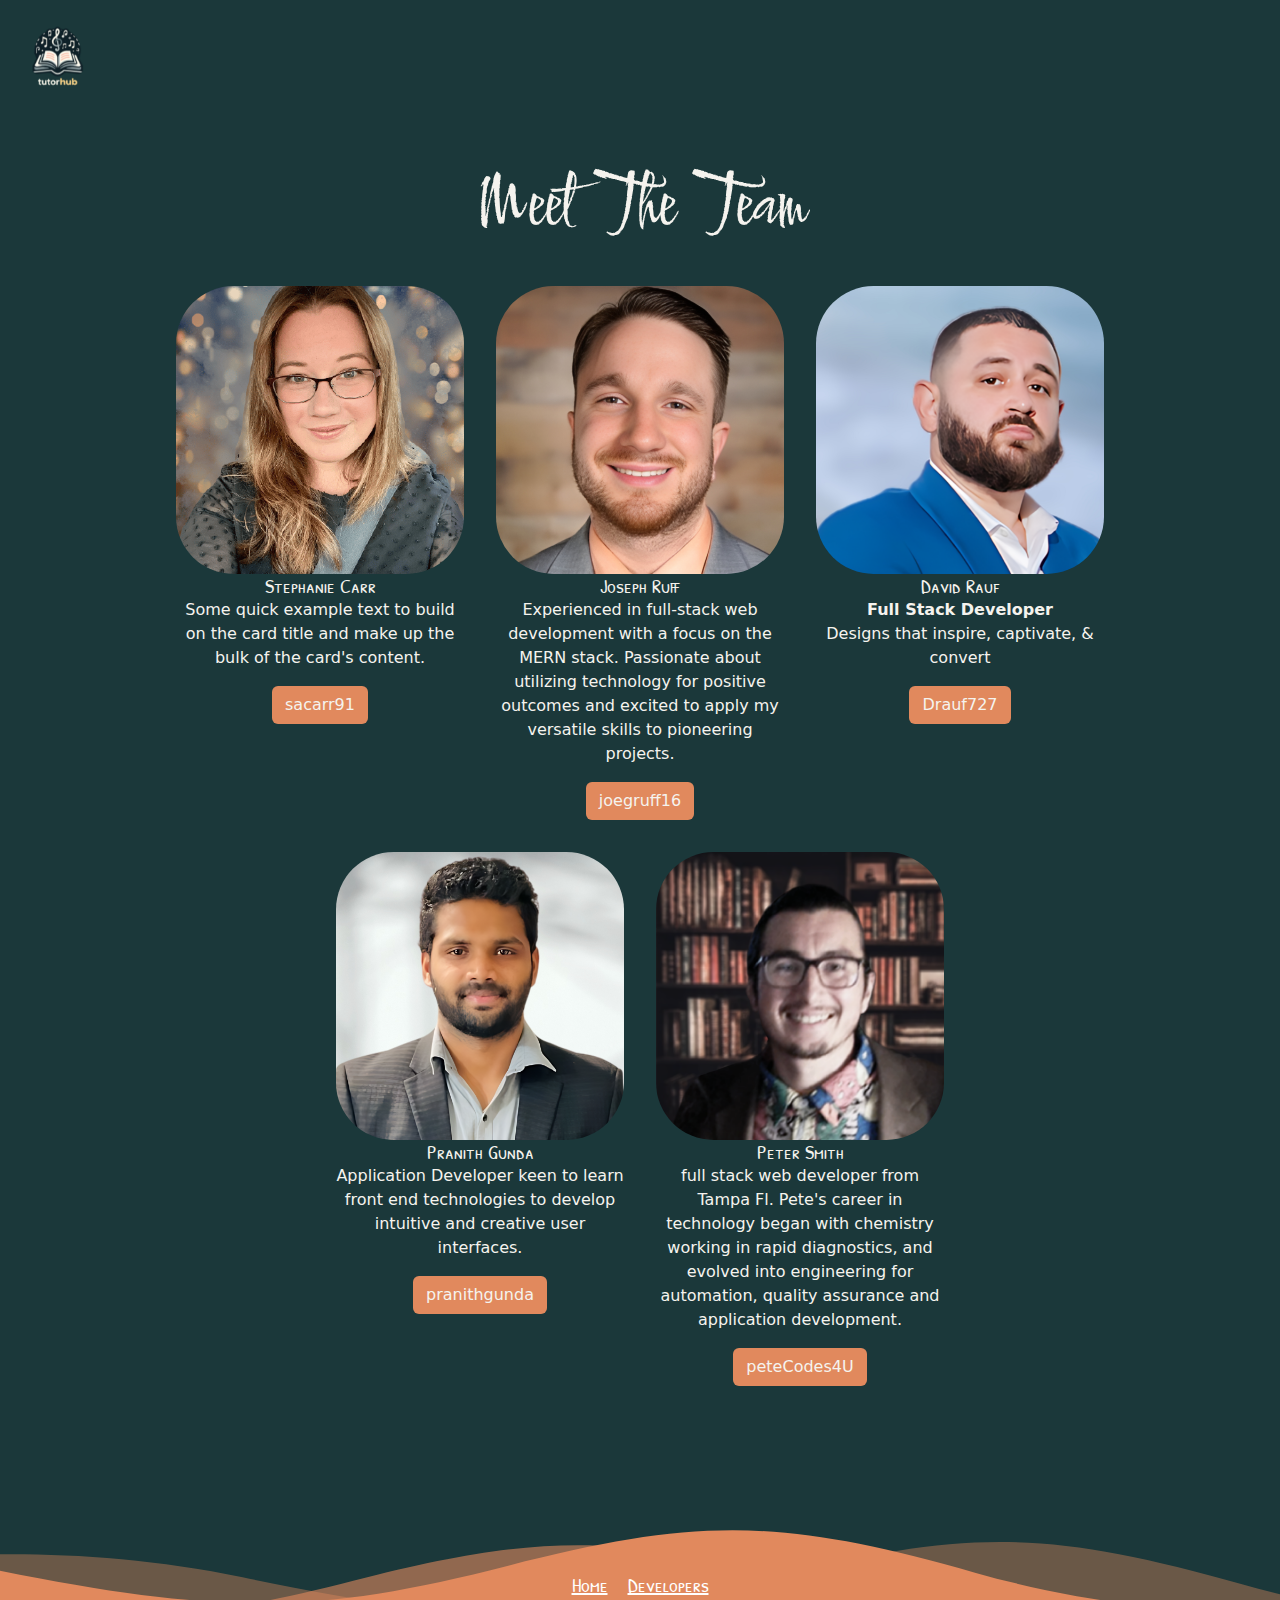
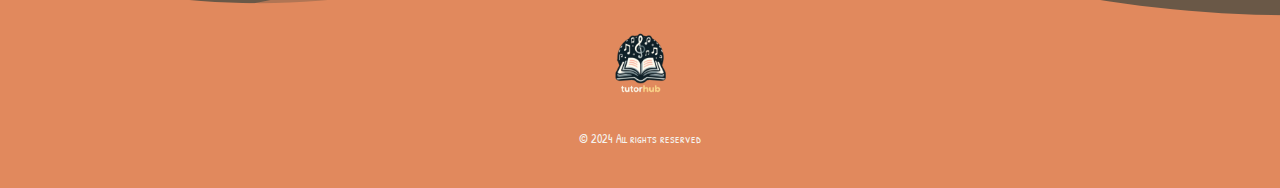
==== commit 609aedfb: "Merge branch 'main' of github.com:peteCodes4u/tutorHub" ====
--- a/public/developers.html
+++ b/public/developers.html
@@ -26,15 +26,13 @@
                 <header id="header">
                     <nav class="navbar navbar-expand-sm sticky-top patrick">
                         <div class="container-fluid">
-                            <a class="navbar-brand logo" href="index.html">TutorHub</a>
+                            <a class="navbar-brand logo" href="index.html">
+                                <img src="./assets/images/logo_transparent_2.png">
+                            </a>
                             <!-- Login -->
                             <ul class="navbar-nav" id="loginarea">
-                                <!-- <li class="nav-item">
-                                            <a class="nav-link" data-bs-toggle="modal" data-bs-target="#staticBackdrop-register">Register</a>
-                                        </li>
-                                        <li class="nav-item">
-                                            <a class="nav-link" data-bs-toggle="modal" data-bs-target="#staticBackdrop-login">Login</a>
-                                        </li> --></ul>
+
+                            </ul>
                         </div>
                     </nav>
                 </header>
@@ -63,7 +61,7 @@
                         </div>
                     </div>
                     <div class="developercard" style="width: 18rem">
-                        <img src="./assets/images/dave.jpg" class="card-img-top" alt="David Rauf">
+                        <img src="./assets/images/dave.png" class="card-img-top" alt="David Rauf">
                         <div class="card-body">
                             <h5 class="card-title">David Rauf</h5>
                             <p class="card-text">
@@ -75,7 +73,7 @@
                         </div>
                     </div>
                     <div class="developercard" style="width: 18rem">
-                        <img src="./assets/images/pranith.jpg" class="card-img-top" alt="Pranith Gunda">
+                        <img src="./assets/images/pranith.png" class="card-img-top" alt="Pranith Gunda">
                         <div class="card-body">
                             <h5 class="card-title">Pranith Gunda</h5>
                             <p class="card-text">
@@ -165,9 +163,6 @@
                     <li>
                         <a href="developers.html">Developers</a>
                     </li>
-                    <li>
-                        <a href="login.html">Log In</a>
-                    </li>
                 </ul>
                 <div class="logo">
                     <img src="./assets/images/logo_transparent_2.png">
@@ -176,6 +171,6 @@
             </section>
         </footer>
     </div>
-    <script src=" ./js/loginlogic.js"></script>
+    <script src="./js/loginlogic.js"></script>
     <script src="./js/logout.js"></script>
 </html>
--- a/public/assets/css/style.css
+++ b/public/assets/css/style.css
@@ -149,3 +149,8 @@
 .searchBar {
   display: flex;
 }
+
+#reviewdiv {
+  max-height: 196px;
+  overflow-y: auto;
+}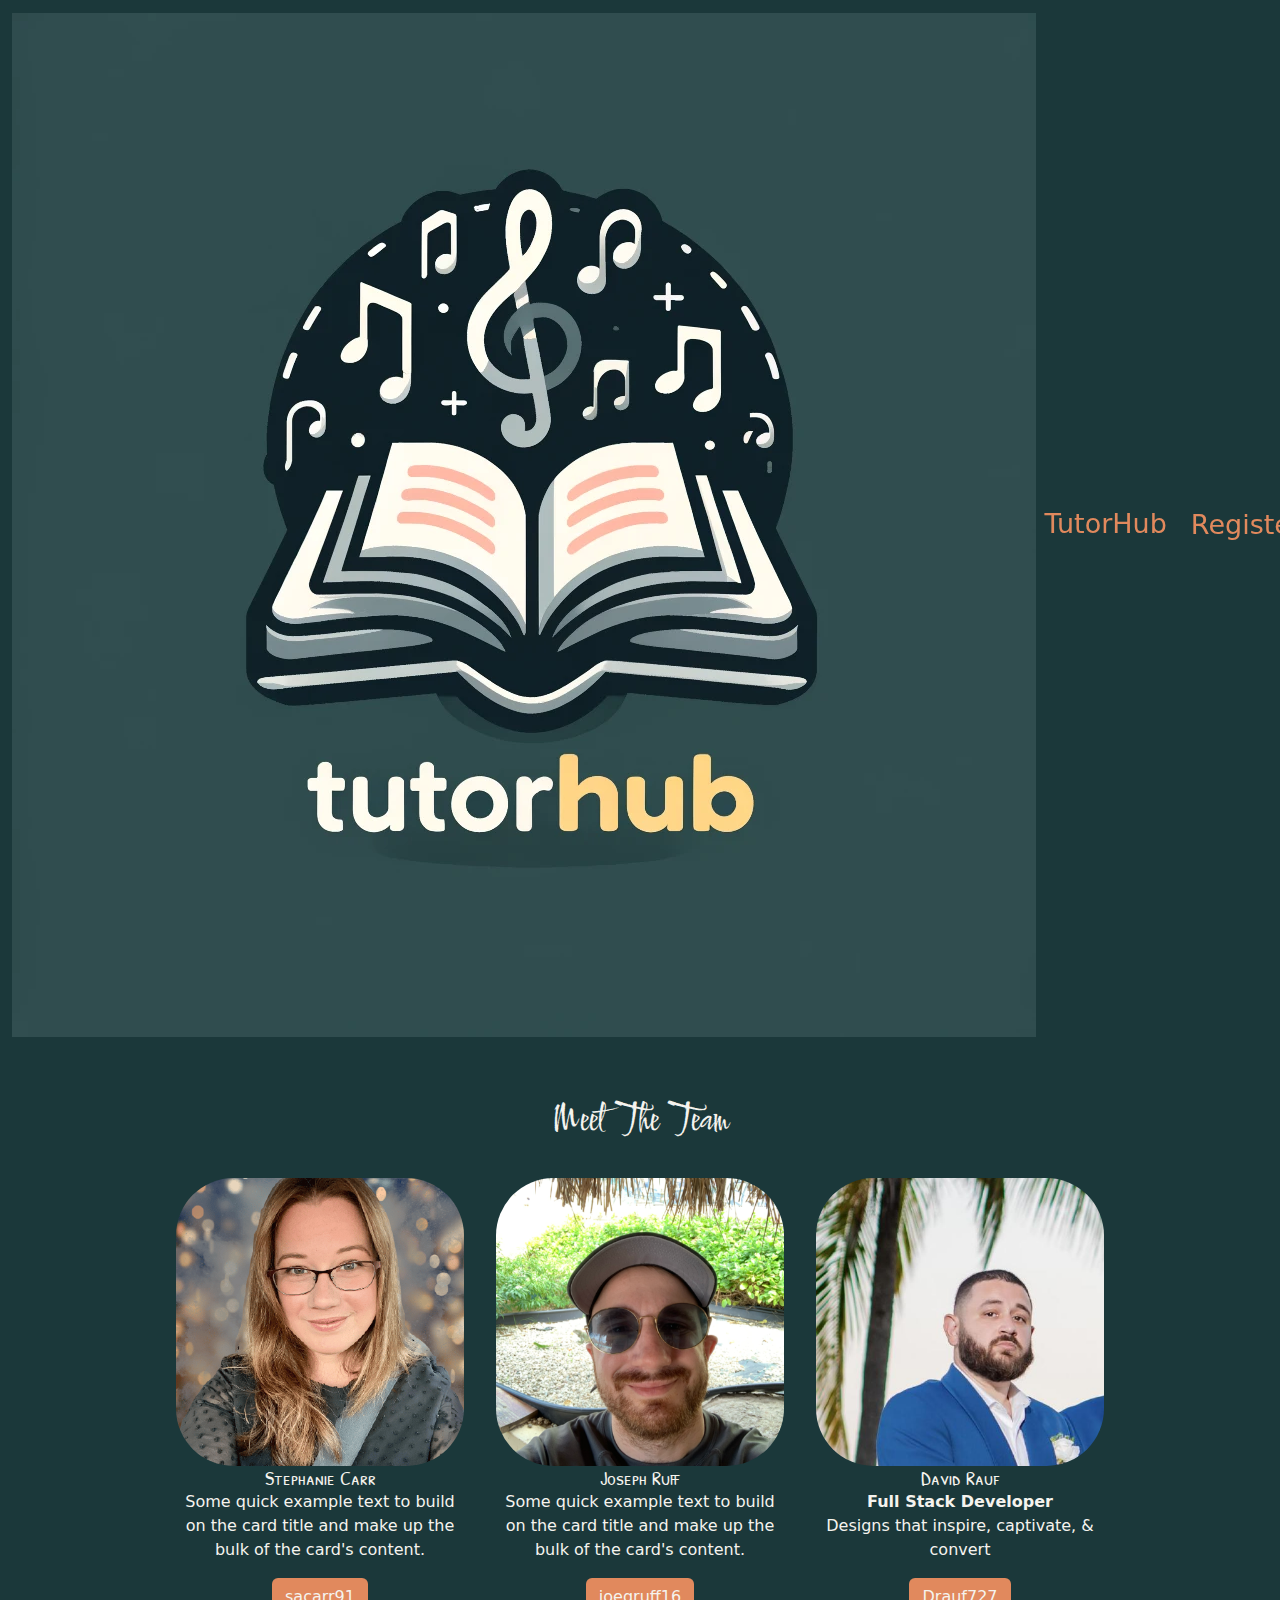
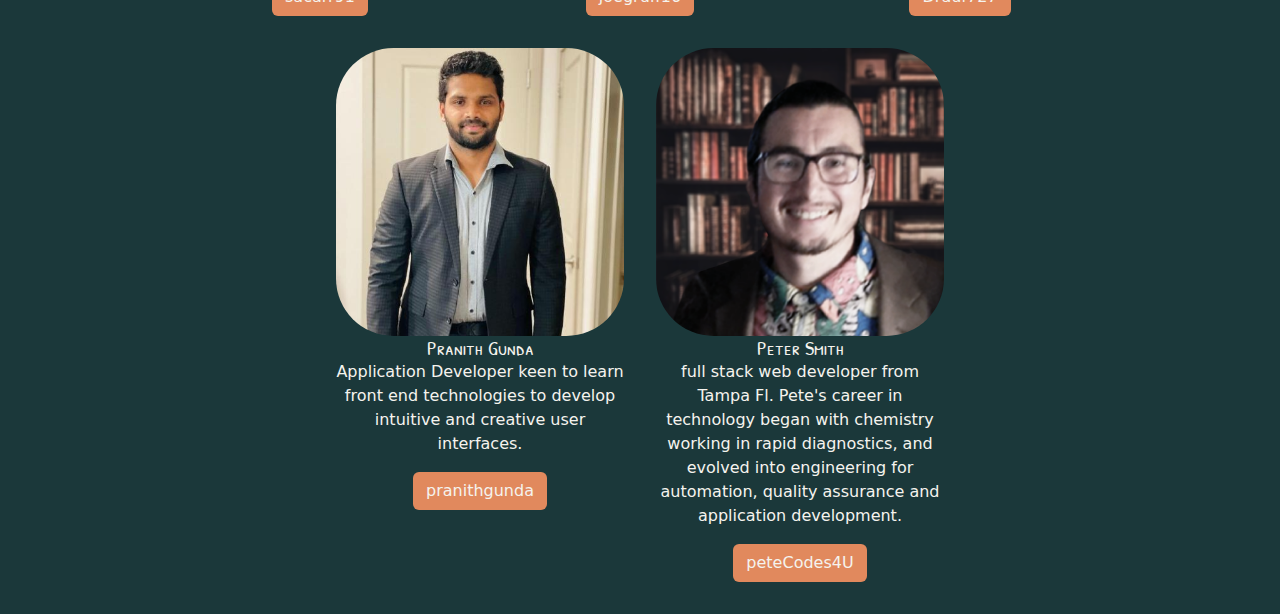
==== commit c977e4ed: "merging" ====
--- a/public/developers.html
+++ b/public/developers.html
@@ -1,176 +1,110 @@
 <!DOCTYPE html>
 <html lang="en">
-    <head>
-        <meta charset="UTF-8">
-        <meta name="viewport" content="width=device-width, initial-scale=1.0">
+<head>
+    <meta charset="UTF-8">
+    <meta name="viewport" content="width=device-width, initial-scale=1.0">
         <!-- bootstrap -->
-        <link
-            href="https://cdn.jsdelivr.net/npm/bootstrap@5.3.3/dist/css/bootstrap.min.css"
-            rel="stylesheet"
-            integrity="sha384-QWTKZyjpPEjISv5WaRU9OFeRpok6YctnYmDr5pNlyT2bRjXh0JMhjY6hW+ALEwIH"
-            crossorigin="anonymous"
-        >
-        <link rel="stylesheet" href="https://cdn.jsdelivr.net/npm/bootstrap-icons@1.11.3/font/bootstrap-icons.min.css">
-        <!-- Google Fonts -->
-        <style>
+        <link href="https://cdn.jsdelivr.net/npm/bootstrap@5.3.3/dist/css/bootstrap.min.css" rel="stylesheet"
+        integrity="sha384-QWTKZyjpPEjISv5WaRU9OFeRpok6YctnYmDr5pNlyT2bRjXh0JMhjY6hW+ALEwIH" crossorigin="anonymous" />
+      <link rel="stylesheet" href="https://cdn.jsdelivr.net/npm/bootstrap-icons@1.11.3/font/bootstrap-icons.min.css" />
+      <!-- Google Fonts -->
+      <style>
         @import url('https://fonts.googleapis.com/css2?family=Comforter+Brush&family=Open+Sans:ital,wdth,wght@0,75..100,300..800;1,75..100,300..800&family=Patrick+Hand+SC&display=swap');
         </style>
-        <link rel="stylesheet" href="./assets/css/style.css">
-        <link rel="stylesheet" href="./assets/css/footer.css">
-        <title>Meet The Team</title>
-    </head>
-    <body>
-        <div id="page-container">
-            <div id="content-wrap">
-                <!-- Sticky Header -->
-                <header id="header">
-                    <nav class="navbar navbar-expand-sm sticky-top patrick">
-                        <div class="container-fluid">
-                            <a class="navbar-brand logo" href="index.html">
-                                <img src="./assets/images/logo_transparent_2.png">
-                            </a>
-                            <!-- Login -->
-                            <ul class="navbar-nav" id="loginarea">
+      <link rel="stylesheet" href="./assets/css/style.css" />
+    <title>Meet The Team</title>
+</head>
+<body>
 
-                            </ul>
-                        </div>
-                    </nav>
-                </header>
-                <!-- Developer cards -->
-                <h1 class="text-center pt-5">Meet The Team</h1>
-                <div class="cards-wrapper">
-                    <div class="developercard" style="width: 18rem">
-                        <img src="./assets/images/steph.png" class="card-img-top" alt="...">
-                        <div class="card-body">
-                            <h5 class="card-title">Stephanie Carr</h5>
-                            <p class="card-text">
-                                Some quick example text to build on the card title and make up the
+        <!-- Sticky Header -->
+        <header id="header">
+            <nav class="navbar navbar-expand-sm sticky-top">
+              <div class="container-fluid">
+                <a class="navbar-brand" href="index.html"><img src="./assets/images/logo.png"> TutorHub </a>
+                <!-- Login -->
+                <ul class="navbar-nav">
+                  <li class="nav-item">
+                    <a class="nav-link" href="user-registration+.html">Register</a>
+                  </li>
+                  <li class="nav-item">
+                    <a class="nav-link" href="login.html">Login</a>
+                  </li>
+                </ul>
+              </div>
+            </nav>
+          </header>
+
+          <!-- Developer cards -->
+    <h1 class="text-center pt-5">Meet The Team</h1>
+    <div class="cards-wrapper">
+      <div class="developercard" style="width: 18rem">
+        <img
+          src="./assets/images/steph.png"
+          class="card-img-top"
+          alt="..."/>
+        <div class="card-body">
+          <h5 class="card-title">Stephanie Carr</h5>
+          <p class="card-text">
+            Some quick example text to build on the card title and make up the
             bulk of the card's content.
-                            </p>
-                            <a href="https://github.com/sacarr91" class="btn">sacarr91</a>
-                        </div>
-                    </div>
-                    <div class="developercard" style="width: 18rem">
-                        <img src="./assets/images/joe.png" class="card-img-top" alt="Joseph Ruff">
-                        <div class="card-body">
-                            <h5 class="card-title">Joseph Ruff</h5>
-                            <p class="card-text">
-                                Experienced in full-stack web development with a focus on the MERN stack. Passionate about utilizing technology for positive outcomes and excited to apply my versatile skills to pioneering projects.
-                            </p>
-                            <a href="https://github.com/joegruff16" class="btn">joegruff16</a>
-                        </div>
-                    </div>
-                    <div class="developercard" style="width: 18rem">
-                        <img src="./assets/images/dave.png" class="card-img-top" alt="David Rauf">
-                        <div class="card-body">
-                            <h5 class="card-title">David Rauf</h5>
-                            <p class="card-text">
-                                <b>Full Stack Developer</b>
-                                <br>
-                                Designs that inspire, captivate, & convert
-                            </p>
-                            <a href="https://github.com/drauf727" class="btn">Drauf727</a>
-                        </div>
-                    </div>
-                    <div class="developercard" style="width: 18rem">
-                        <img src="./assets/images/pranith.png" class="card-img-top" alt="Pranith Gunda">
-                        <div class="card-body">
-                            <h5 class="card-title">Pranith Gunda</h5>
-                            <p class="card-text">
-                                Application Developer keen to learn front end technologies to develop intuitive and creative user interfaces.
-                            </p>
-                            <a href="https://github.com/pranithgunda" class="btn">pranithgunda</a>
-                        </div>
-                    </div>
-                    <div class="developercard" style="width: 18rem">
-                        <img src="./assets/images/peter.png" class="card-img-top" alt="...">
-                        <div class="card-body">
-                            <h5 class="card-title">Peter Smith</h5>
-                            <p class="card-text">
-                                full stack web developer from Tampa Fl. Pete's career in technology began with chemistry working in rapid diagnostics, and evolved into engineering for automation, quality assurance and application development.
-                            </p>
-                            <a href="https://github.com/peteCodes4U" class="btn">peteCodes4U</a>
-                        </div>
-                    </div>
-                </div>
-            </body>
+          </p>
+          <a href="https://github.com/sacarr91" class="btn">sacarr91</a>
         </div>
-        <!-- Wave Footer w/ CSS -->
-        <footer id="footer">
-            <div class="background">
-                <svg
-                    version="1.1"
-                    xmlns="http://www.w3.org/2000/svg"
-                    xmlns:xlink="http://www.w3.org/1999/xlink"
-                    x="0px"
-                    y="0px"
-                    width="100%"
-                    height="100%"
-                    viewBox="0 0 1600 900"
-                >
-                    <defs>
-                        <path id="wave" fill="#e1895d" d="M-363.852,502.589c0,0,236.988-41.997,505.475,0
-    s371.981,38.998,575.971,0s293.985-39.278,505.474,5.859s493.475,48.368,716.963-4.995v560.106H-363.852V502.589z"/>
-                    </defs>
-                    <g>
-                        <use xlink:href="#wave" opacity=".4">
-                            <animateTransform
-                                attributeName="transform"
-                                attributeType="XML"
-                                type="translate"
-                                dur="8s"
-                                calcMode="spline"
-                                values="270 230; -334 180; 270 230"
-                                keyTimes="0; .5; 1"
-                                keySplines="0.42, 0, 0.58, 1.0;0.42, 0, 0.58, 1.0"
-                                repeatCount="indefinite"
-                            />
-                        </use>
-                        <use xlink:href="#wave" opacity=".6">
-                            <animateTransform
-                                attributeName="transform"
-                                attributeType="XML"
-                                type="translate"
-                                dur="6s"
-                                calcMode="spline"
-                                values="-270 230;243 220;-270 230"
-                                keyTimes="0; .6; 1"
-                                keySplines="0.42, 0, 0.58, 1.0;0.42, 0, 0.58, 1.0"
-                                repeatCount="indefinite"
-                            />
-                        </use>
-                        <use xlink:href="#wave" opacty=".9">
-                            <animateTransform
-                                attributeName="transform"
-                                attributeType="XML"
-                                type="translate"
-                                dur="4s"
-                                calcMode="spline"
-                                values="0 230;-140 200;0 230"
-                                keyTimes="0; .4; 1"
-                                keySplines="0.42, 0, 0.58, 1.0;0.42, 0, 0.58, 1.0"
-                                repeatCount="indefinite"
-                            />
-                        </use>
-                    </g>
-                </svg>
-            </div>
-            <section>
-                <ul class="links">
-                    <li>
-                        <a href="./index.html">Home</a>
-                    </li>
-                    <li>
-                        <a href="developers.html">Developers</a>
-                    </li>
-                </ul>
-                <div class="logo">
-                    <img src="./assets/images/logo_transparent_2.png">
-                </div>
-                <p class="legal">© 2024 All rights reserved</p>
-            </section>
-        </footer>
+      </div>
+      <div class="developercard" style="width: 18rem">
+        <img
+          src="./assets/images/joe.png"
+          class="card-img-top"
+          alt="Joseph Ruff"
+        />
+        <div class="card-body">
+          <h5 class="card-title">Joseph Ruff</h5>
+          <p class="card-text">
+            Some quick example text to build on the card title and make up the
+            bulk of the card's content.
+          </p>
+          <a href="https://github.com/joegruff16" class="btn">joegruff16</a>
+        </div>
+      </div>
+      <div class="developercard" style="width: 18rem">
+        <img
+          src="./assets/images/dave.jpg"
+          class="card-img-top"
+          alt="David Rauf"
+        />
+        <div class="card-body">
+          <h5 class="card-title">David Rauf</h5>
+          <p class="card-text">
+            <b>Full Stack Developer</b><br>
+            Designs that inspire, captivate, & convert
+          </p>
+          <a href="https://github.com/drauf727" class="btn">Drauf727</a>
+        </div>
+      </div>
+      <div class="developercard" style="width: 18rem">
+        <img
+          src="./assets/images/pranith.jpg"
+          class="card-img-top"
+          alt="Zachary Polof"
+        />
+        <div class="card-body">
+          <h5 class="card-title">Pranith Gunda</h5>
+          <p class="card-text">
+Application Developer keen to learn front end technologies to develop intuitive and creative user interfaces.
+          </p>
+          <a href="https://github.com/pranithgunda" class="btn">pranithgunda</a>
+        </div>
+      </div>
+      <div class="developercard" style="width: 18rem">
+        <img src="./assets/images/peter.png" class="card-img-top" alt="..." />
+        <div class="card-body">
+          <h5 class="card-title">Peter Smith</h5>
+          <p class="card-text">
+            full stack web developer from Tampa Fl. Pete's career in technology began with chemistry working in rapid diagnostics, and evolved into engineering for automation, quality assurance and application development.
+          </p>
+          <a href="https://github.com/peteCodes4U" class="btn">peteCodes4U</a>
+        </div>
+      </div>
     </div>
-    <script src="./js/loginlogic.js"></script>
-    <script src="./js/logout.js"></script>
-</html>
+</body>
+</html>--- a/public/assets/css/style.css
+++ b/public/assets/css/style.css
@@ -1,156 +1,122 @@
-@import "fonts.css";
-@import "card-breakpoints.css";
+@import 'fonts.css';
 
 :root {
-  --clr-dark: #1b383a;
-  --clr-light: #f5f3ee;
-  --clr-accent1: #e1895d;
-  --clr-accent2: #e7cc65;
-  --bs-btn-active-border-color: #e1895d;
-  --bs-btn-active-bg: #e1895d;
-  --bs-btn-active-color: #f5f3ee;
-  --bs-body-color: #212529;
+    --clr-dark: #1b383a;
+    --clr-light: #f5f3ee;
+    --clr-accent1: #e1895d;
+    --clr-accent2: #e7cc65;
+    --bs-btn-active-border-color: #e1895d;
+    --bs-btn-active-bg: #e1895d;
+    --bs-btn-active-color: #f5f3ee;
+    --bs-body-color:#212529;
 }
 
 body {
-  background-color: var(--clr-dark);
-  color: var(--clr-light);
+    background-color: var(--clr-dark);
+    color: var(--clr-light);
 }
 
 .logo img {
-  height: 90px;
-  width: 90px;
+    height: 75px;
+    width: 75px;
 }
-
 /* Joe added this code for cards to keep the cards all the same height */
 .card-deck {
-  margin: 2em;
-  display: flex;
-  flex-wrap: wrap;
-  align-items: stretch;
-  justify-content: center;
+    margin: 2em;
+    display: flex;
+    flex-wrap: wrap;
+    align-items: stretch;
+    justify-content: center;
 }
 
 .card-joe {
-  flex: 1 0 auto;
+    flex: 1 0 auto;
 }
 
 #header a {
-  color: var(--clr-accent1);
-  font-weight: 400;
-  font-size: 3vh;
-}
-
-#header a:hover {
-  color: var(--clr-light);
-}
-
-#header {
-  color: var(--clr-accent1);
-  font-weight: 400;
-  font-size: 3vh;
+    color: var(--clr-accent1);
+    font-weight: 400;
+    font-size: 3vh;
 }
 
 .carousel-item img {
-  width: 100%;
+    width: 100%
 }
 
 .hero {
-  margin-top: 5vh;
-  margin-bottom: 5vh;
-  margin-left: 2vh;
+    margin-top: 5vh;
+    margin-bottom: 5vh;
+    margin-left: 2vh;
 }
 
 .hero img {
-  border-radius: 2%;
+    border-radius: 2%;
 }
 
 #searchArea {
-  text-align: center;
+    text-align: center;
 }
 
 .btn {
-  background-color: var(--clr-accent1);
-  color: var(--clr-light);
+    background-color: var(--clr-accent1);
+    color: var(--clr-light);
 }
 
 .input-group {
-  display: flex;
-  justify-content: center;
-  align-items: center;
+    display: flex;
+    justify-content: center;
+    align-items: center;
 }
 
 .cards-wrapper {
-  display: flex;
-  flex-direction: row;
-  flex-wrap: wrap;
-  justify-content: center;
-  margin: 1em;
+    display: flex;
+    flex-direction: row;
+    flex-wrap: wrap;
+    justify-content: center;
+    margin: 1em;
 }
 
 .developercard {
-  margin: 1em;
-  justify-content: center;
-  text-align: center;
+    margin: 1em;
+    justify-content: center;
+    text-align: center;
 }
 
 .developercard img {
-  border-radius: 20%;
+    border-radius: 20%;
 }
 
-.my-btn {
-  background-color: var(--clr-light);
-  color: var(--clr-dark);
-  border-color: transparent;
-}
-
-/* Changed the color of the find a tutor button */
-#searchArea a {
-  color: var(--clr-light);
-}
-
-/* Added a hover effect to change the color to main font color of page */
-#searchArea a:hover {
-  color: var(--clr-accent1);
+.my-btn { 
+    background-color: var(--clr-light);
+    color: var(--clr-dark);
+    border-color: transparent;
 }
 
 /* modal related styles */
-.modal-header {
-  color: var(--clr-accent1);
-  background-color: var(--clr-dark);
+.modal-header{
+    color:var(--clr-accent1);
+    background-color: var(--clr-dark);
 }
 
-.modal-body {
-  color: var(--bs-body-color);
+.modal-body{
+    color:var(--bs-body-color);
 }
 
-.modal-footer {
-  color: var(--clr-accent1);
-  background-color: var(--clr-dark);
+.modal-footer{
+    color:var(--clr-accent1);
+    background-color: var(--clr-dark);
 }
 
 /* change mouse cursor to pointer on hover */
-.a:hover {
-  cursor: pointer;
+.a:hover{
+cursor:pointer;
 }
 
-#header a:hover {
-  cursor: pointer;
-}
-
-.tutor-detail-tabs {
-  color: var(--clr-dark);
-}
-
-.tutor-detail-tabs:hover {
-  color: var(--clr-accent1);
+#header a:hover{
+    cursor:pointer;
 }
 
 .searchBar {
-  display: flex;
-}
+    display: flex;
 
-#reviewdiv {
-  max-height: 196px;
-  overflow-y: auto;
 }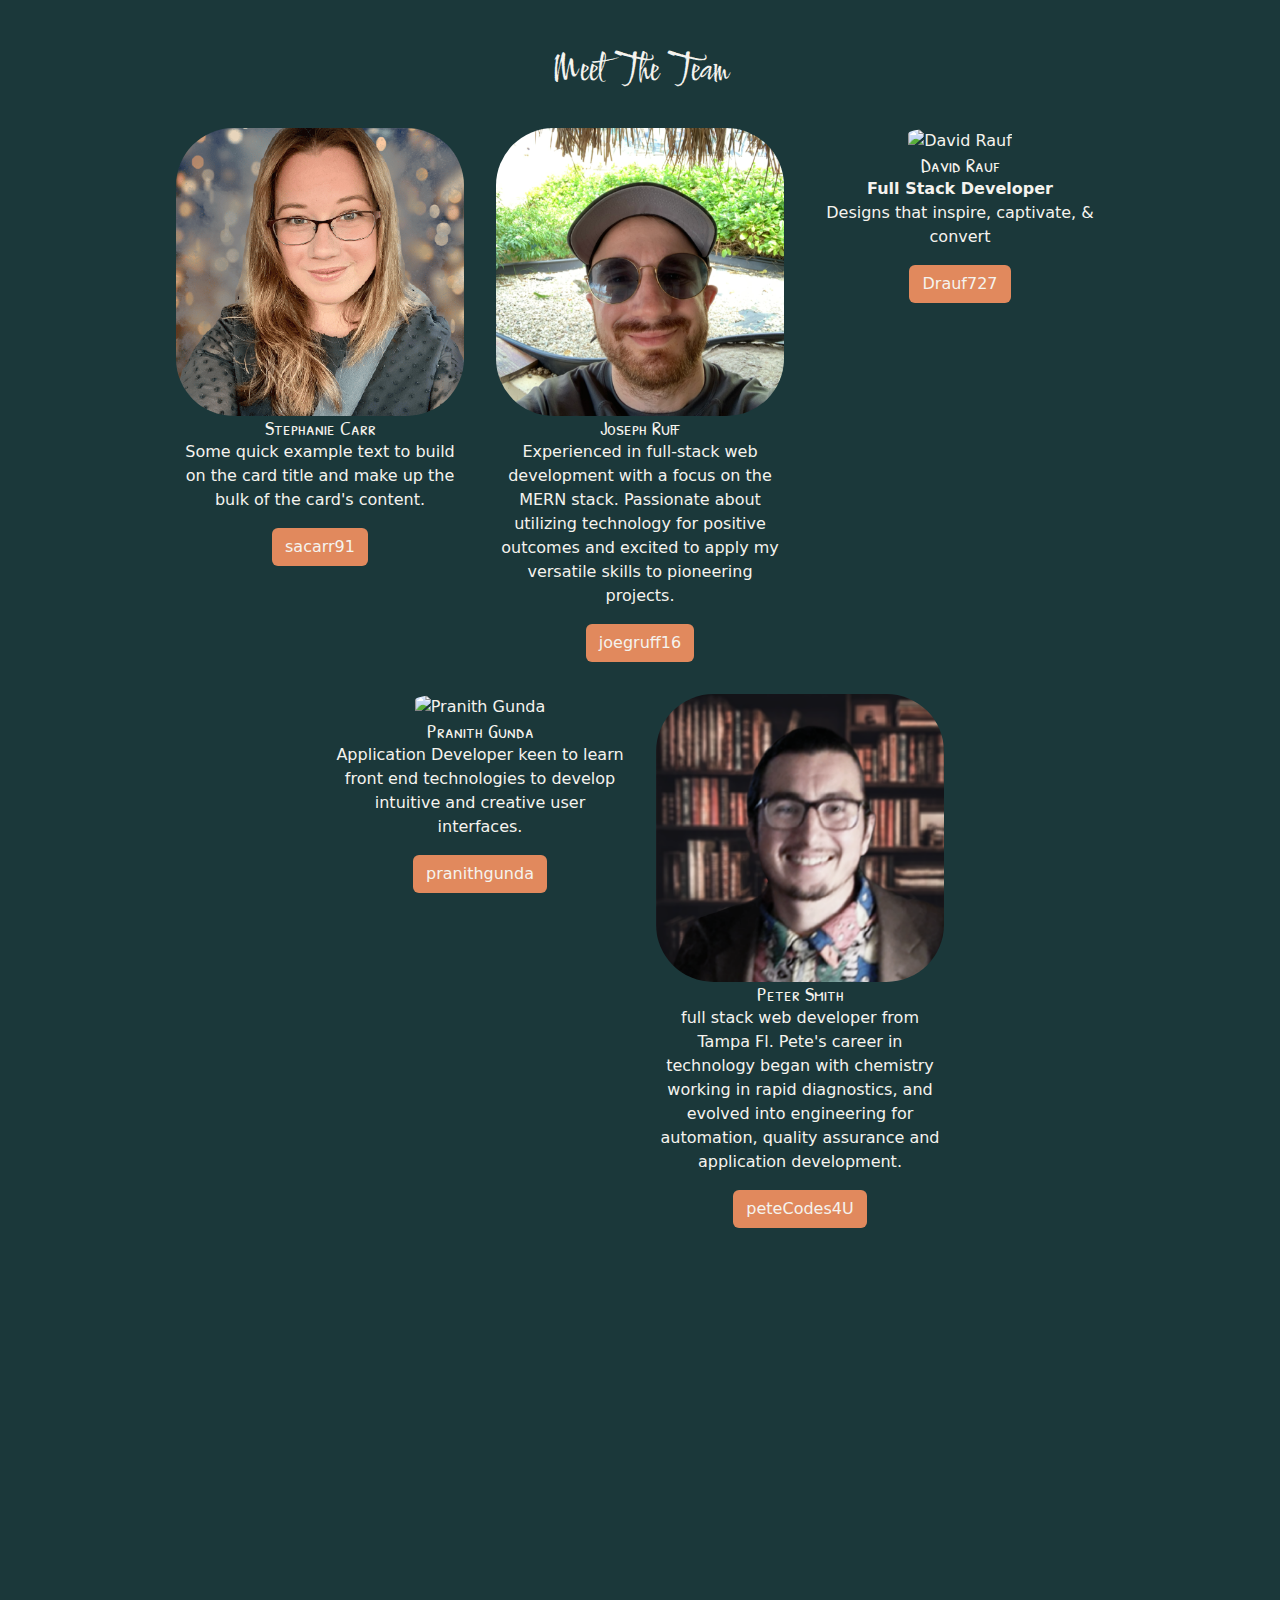
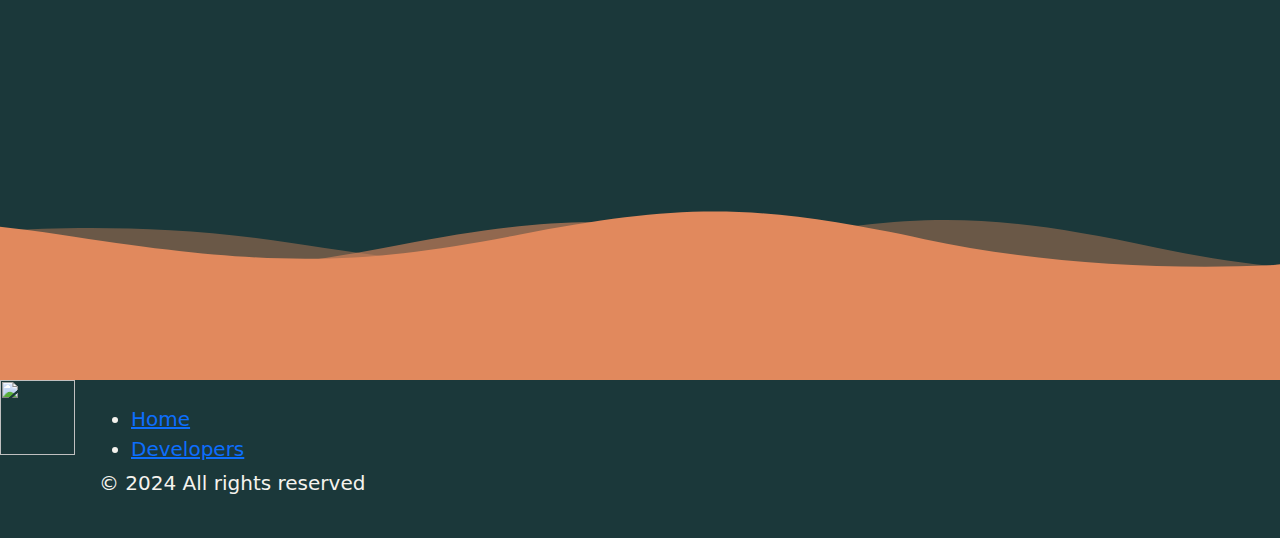
==== commit 45eb490b: "resolved merge conflicts" ====
--- a/public/developers.html
+++ b/public/developers.html
@@ -16,95 +16,116 @@
 </head>
 <body>
 
-        <!-- Sticky Header -->
-        <header id="header">
-            <nav class="navbar navbar-expand-sm sticky-top">
-              <div class="container-fluid">
-                <a class="navbar-brand" href="index.html"><img src="./assets/images/logo.png"> TutorHub </a>
-                <!-- Login -->
-                <ul class="navbar-nav">
-                  <li class="nav-item">
-                    <a class="nav-link" href="user-registration+.html">Register</a>
-                  </li>
-                  <li class="nav-item">
-                    <a class="nav-link" href="login.html">Login</a>
-                  </li>
-                </ul>
-              </div>
-            </nav>
-          </header>
-
-          <!-- Developer cards -->
-    <h1 class="text-center pt-5">Meet The Team</h1>
-    <div class="cards-wrapper">
-      <div class="developercard" style="width: 18rem">
-        <img
-          src="./assets/images/steph.png"
-          class="card-img-top"
-          alt="..."/>
-        <div class="card-body">
-          <h5 class="card-title">Stephanie Carr</h5>
-          <p class="card-text">
-            Some quick example text to build on the card title and make up the
+                            </ul>
+                        </div>
+                    </nav>
+                </header>
+                <!-- Developer cards -->
+                <h1 class="text-center pt-5">Meet The Team</h1>
+                <div class="cards-wrapper">
+                    <div class="developercard" style="width: 18rem">
+                        <img src="./assets/images/steph.png" class="card-img-top" alt="...">
+                        <div class="card-body">
+                            <h5 class="card-title">Stephanie Carr</h5>
+                            <p class="card-text">
+                                Some quick example text to build on the card title and make up the
             bulk of the card's content.
-          </p>
-          <a href="https://github.com/sacarr91" class="btn">sacarr91</a>
+                            </p>
+                            <a href="https://github.com/sacarr91" class="btn">sacarr91</a>
+                        </div>
+                    </div>
+                    <div class="developercard" style="width: 18rem">
+                        <img src="./assets/images/joe.png" class="card-img-top" alt="Joseph Ruff">
+                        <div class="card-body">
+                            <h5 class="card-title">Joseph Ruff</h5>
+                            <p class="card-text">
+                                Experienced in full-stack web development with a focus on the MERN stack. Passionate about utilizing technology for positive outcomes and excited to apply my versatile skills to pioneering projects.
+                            </p>
+                            <a href="https://github.com/joegruff16" class="btn">joegruff16</a>
+                        </div>
+                    </div>
+                    <div class="developercard" style="width: 18rem">
+                        <img src="./assets/images/dave.png" class="card-img-top" alt="David Rauf">
+                        <div class="card-body">
+                            <h5 class="card-title">David Rauf</h5>
+                            <p class="card-text">
+                                <b>Full Stack Developer</b>
+                                <br>
+                                Designs that inspire, captivate, & convert
+                            </p>
+                            <a href="https://github.com/drauf727" class="btn">Drauf727</a>
+                        </div>
+                    </div>
+                    <div class="developercard" style="width: 18rem">
+                        <img src="./assets/images/pranith.png" class="card-img-top" alt="Pranith Gunda">
+                        <div class="card-body">
+                            <h5 class="card-title">Pranith Gunda</h5>
+                            <p class="card-text">
+                                Application Developer keen to learn front end technologies to develop intuitive and creative user interfaces.
+                            </p>
+                            <a href="https://github.com/pranithgunda" class="btn">pranithgunda</a>
+                        </div>
+                    </div>
+                    <div class="developercard" style="width: 18rem">
+                        <img src="./assets/images/peter.png" class="card-img-top" alt="...">
+                        <div class="card-body">
+                            <h5 class="card-title">Peter Smith</h5>
+                            <p class="card-text">
+                                full stack web developer from Tampa Fl. Pete's career in technology began with chemistry working in rapid diagnostics, and evolved into engineering for automation, quality assurance and application development.
+                            </p>
+                            <a href="https://github.com/peteCodes4U" class="btn">peteCodes4U</a>
+                        </div>
+                    </div>
+                </div>
+            </body>
         </div>
-      </div>
-      <div class="developercard" style="width: 18rem">
-        <img
-          src="./assets/images/joe.png"
-          class="card-img-top"
-          alt="Joseph Ruff"
-        />
-        <div class="card-body">
-          <h5 class="card-title">Joseph Ruff</h5>
-          <p class="card-text">
-            Some quick example text to build on the card title and make up the
-            bulk of the card's content.
-          </p>
-          <a href="https://github.com/joegruff16" class="btn">joegruff16</a>
-        </div>
-      </div>
-      <div class="developercard" style="width: 18rem">
-        <img
-          src="./assets/images/dave.jpg"
-          class="card-img-top"
-          alt="David Rauf"
-        />
-        <div class="card-body">
-          <h5 class="card-title">David Rauf</h5>
-          <p class="card-text">
-            <b>Full Stack Developer</b><br>
-            Designs that inspire, captivate, & convert
-          </p>
-          <a href="https://github.com/drauf727" class="btn">Drauf727</a>
-        </div>
-      </div>
-      <div class="developercard" style="width: 18rem">
-        <img
-          src="./assets/images/pranith.jpg"
-          class="card-img-top"
-          alt="Zachary Polof"
-        />
-        <div class="card-body">
-          <h5 class="card-title">Pranith Gunda</h5>
-          <p class="card-text">
-Application Developer keen to learn front end technologies to develop intuitive and creative user interfaces.
-          </p>
-          <a href="https://github.com/pranithgunda" class="btn">pranithgunda</a>
-        </div>
-      </div>
-      <div class="developercard" style="width: 18rem">
-        <img src="./assets/images/peter.png" class="card-img-top" alt="..." />
-        <div class="card-body">
-          <h5 class="card-title">Peter Smith</h5>
-          <p class="card-text">
-            full stack web developer from Tampa Fl. Pete's career in technology began with chemistry working in rapid diagnostics, and evolved into engineering for automation, quality assurance and application development.
-          </p>
-          <a href="https://github.com/peteCodes4U" class="btn">peteCodes4U</a>
-        </div>
-      </div>
+        <!-- Wave Footer w/ CSS -->
+        <footer id="footer">
+            <div class="background">
+                <svg version="1.1" xmlns="http://www.w3.org/2000/svg" xmlns:xlink="http://www.w3.org/1999/xlink" x="0px"
+                    y="0px" width="100%" height="100%" viewBox="0 0 1600 900">
+                    <defs>
+                        <path id="wave" fill="#e1895d" d="M-363.852,502.589c0,0,236.988-41.997,505.475,0
+      s371.981,38.998,575.971,0s293.985-39.278,505.474,5.859s493.475,48.368,716.963-4.995v560.106H-363.852V502.589z" />
+                    </defs>
+                    <g>
+                        <use xlink:href="#wave" opacity=".4">
+                            <animateTransform attributeName="transform" attributeType="XML" type="translate" dur="8s"
+                                calcMode="spline" values="270 230; -334 180; 270 230" keyTimes="0; .5; 1"
+                                keySplines="0.42, 0, 0.58, 1.0;0.42, 0, 0.58, 1.0" repeatCount="indefinite" />
+                        </use>
+                        <use xlink:href="#wave" opacity=".6">
+                            <animateTransform attributeName="transform" attributeType="XML" type="translate" dur="6s"
+                                calcMode="spline" values="-270 230;243 220;-270 230" keyTimes="0; .6; 1"
+                                keySplines="0.42, 0, 0.58, 1.0;0.42, 0, 0.58, 1.0" repeatCount="indefinite" />
+                        </use>
+                        <use xlink:href="#wave" opacty=".9">
+                            <animateTransform attributeName="transform" attributeType="XML" type="translate" dur="4s"
+                                calcMode="spline" values="0 230;-140 200;0 230" keyTimes="0; .4; 1"
+                                keySplines="0.42, 0, 0.58, 1.0;0.42, 0, 0.58, 1.0" repeatCount="indefinite" />
+                        </use>
+                    </g>
+                </svg>
+            </div>
+            <section>
+                <div class="row align-items-bottom">
+                    <div class="logo col-auto">
+                        <img src="./assets/images/logo_transparent_2.png">
+                    </div>
+                    <div class="col-auto my-4">
+                        <ul class="links mb-1">
+                            <li>
+                                <a href="./index.html">Home</a>
+                            </li>
+                            <li>
+                                <a href="developers.html">Developers</a>
+                            </li>
+                        </ul>
+                        <p class="legal">© 2024 All rights reserved</p>
+                    </div>
+                </div>
+            </section>
+        </footer>
     </div>
 </body>
 </html>--- a/public/assets/css/style.css
+++ b/public/assets/css/style.css
@@ -44,9 +44,8 @@
 }
 
 .hero {
-    margin-top: 5vh;
-    margin-bottom: 5vh;
-    margin-left: 2vh;
+  margin-top: 5vh;
+  margin-bottom: 5vh;
 }
 
 .hero img {
@@ -56,7 +55,9 @@
 #searchArea {
     text-align: center;
 }
-
+.tutor-btn {
+  font-size: 30px;
+}
 .btn {
     background-color: var(--clr-accent1);
     color: var(--clr-light);
@@ -92,6 +93,16 @@
     border-color: transparent;
 }
 
+/* Changed the color of the find a tutor button */
+#searchArea a {
+  color: var(--clr-light);
+}
+
+/* Added a hover effect to change the color to main font color of page */
+#searchArea a:hover {
+  color: var(--clr-accent1);
+}
+
 /* modal related styles */
 .modal-header{
     color:var(--clr-accent1);
@@ -119,4 +130,12 @@
 .searchBar {
     display: flex;
 
-}+}
+
+.carousel-control-prev {
+  justify-content: left;
+}
+
+.carousel-control-next {
+  justify-content: right;
+}
